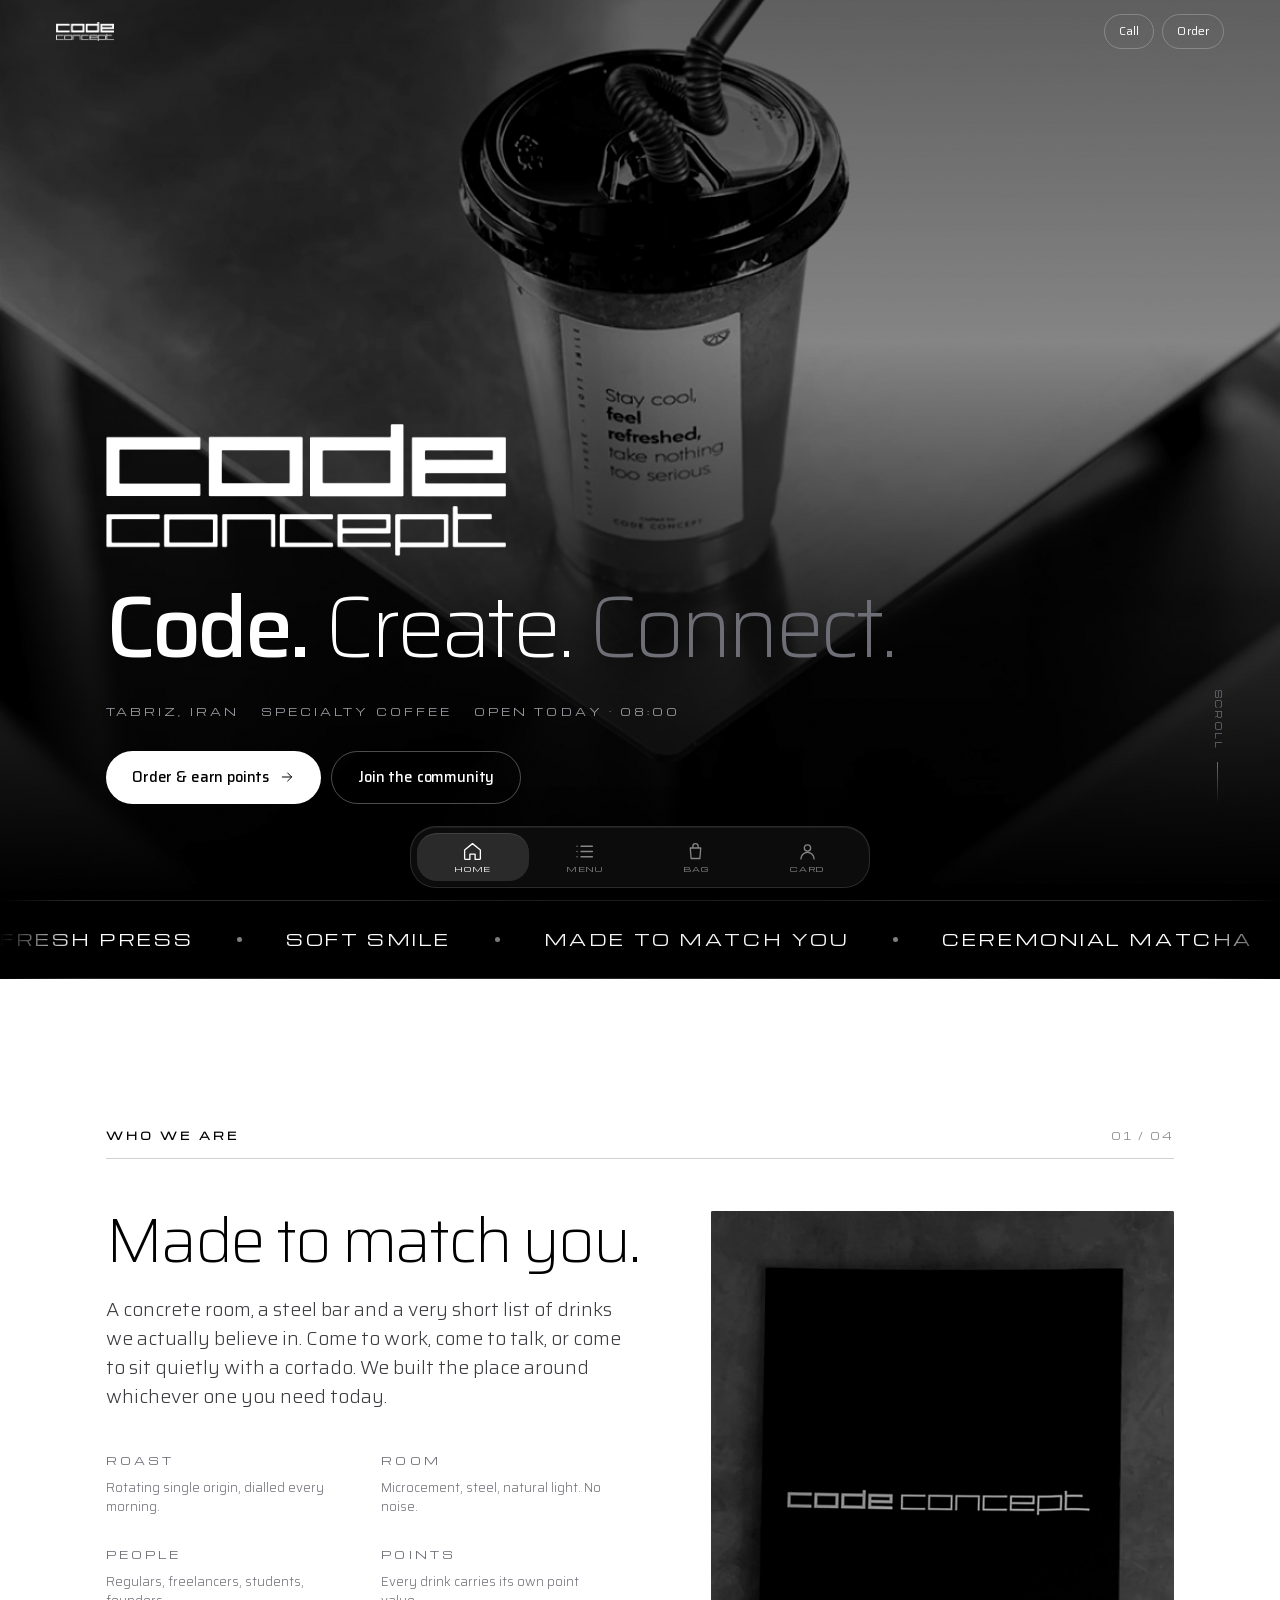
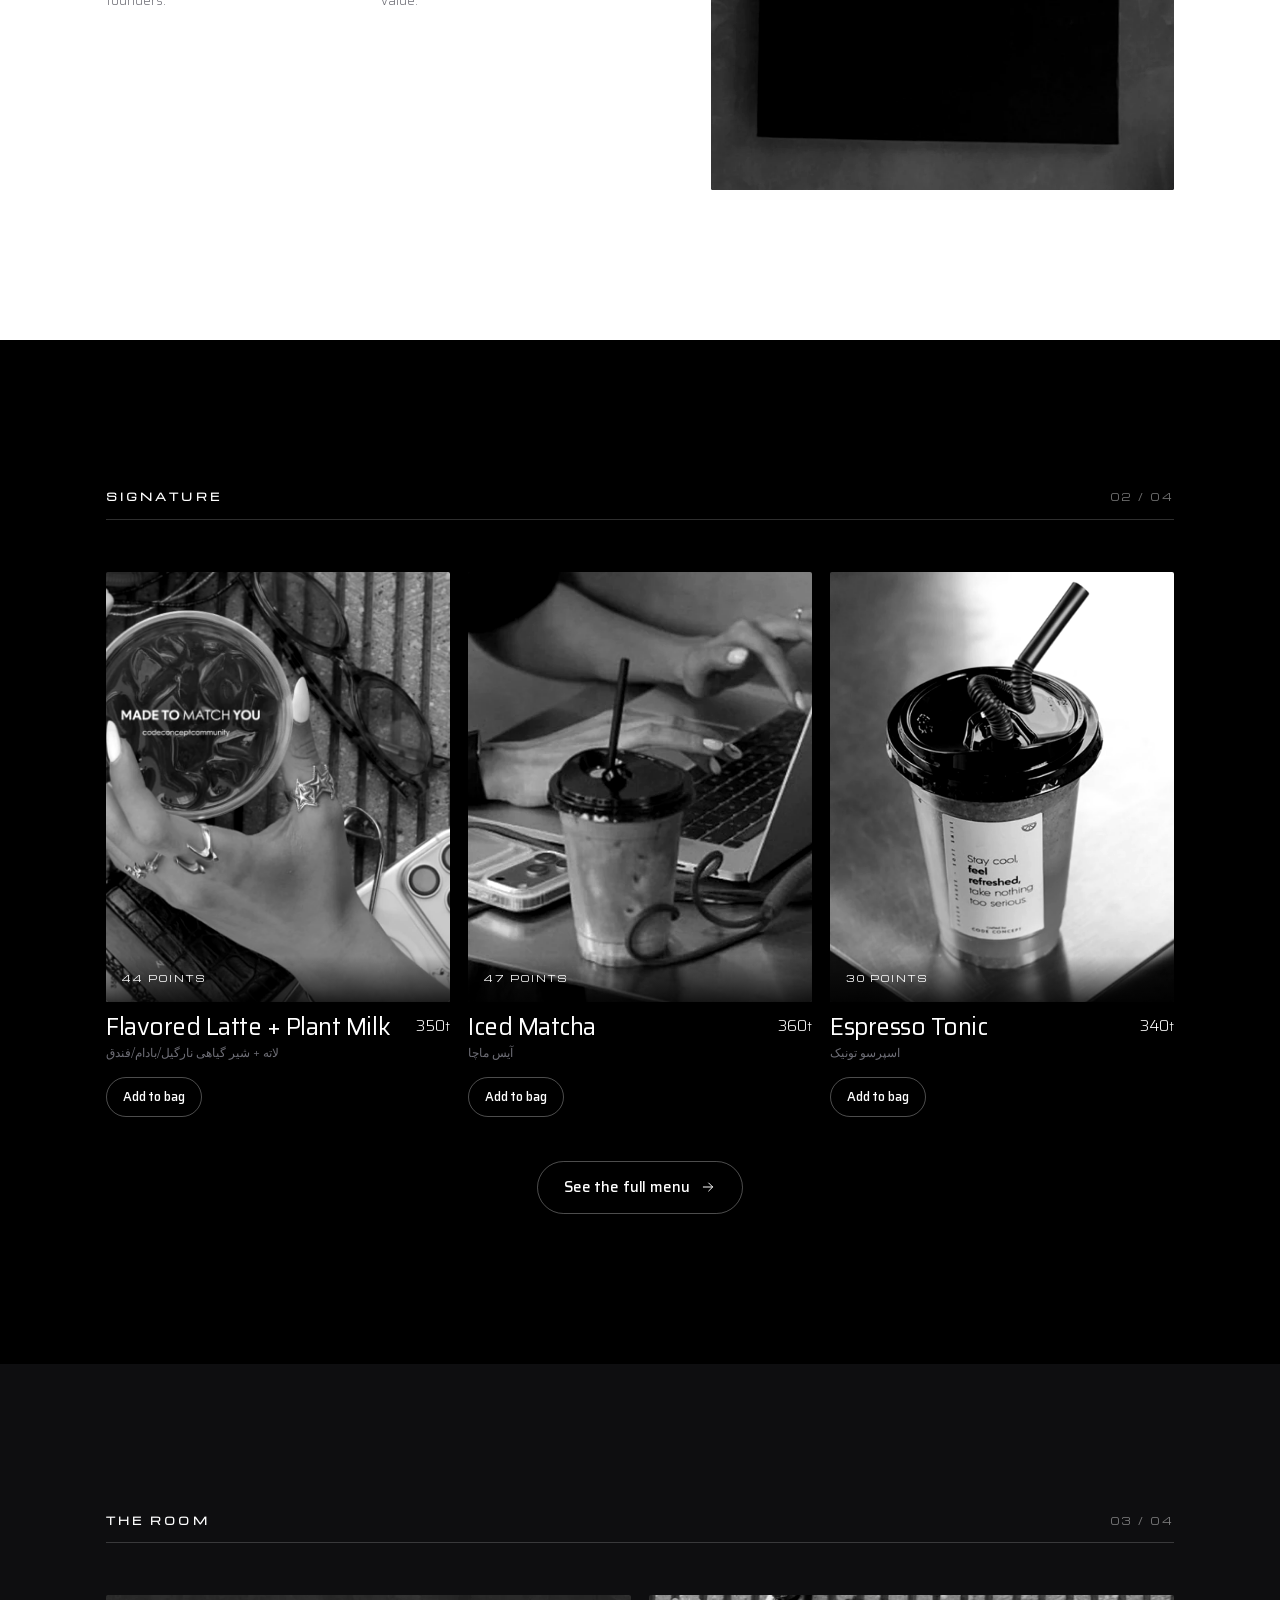
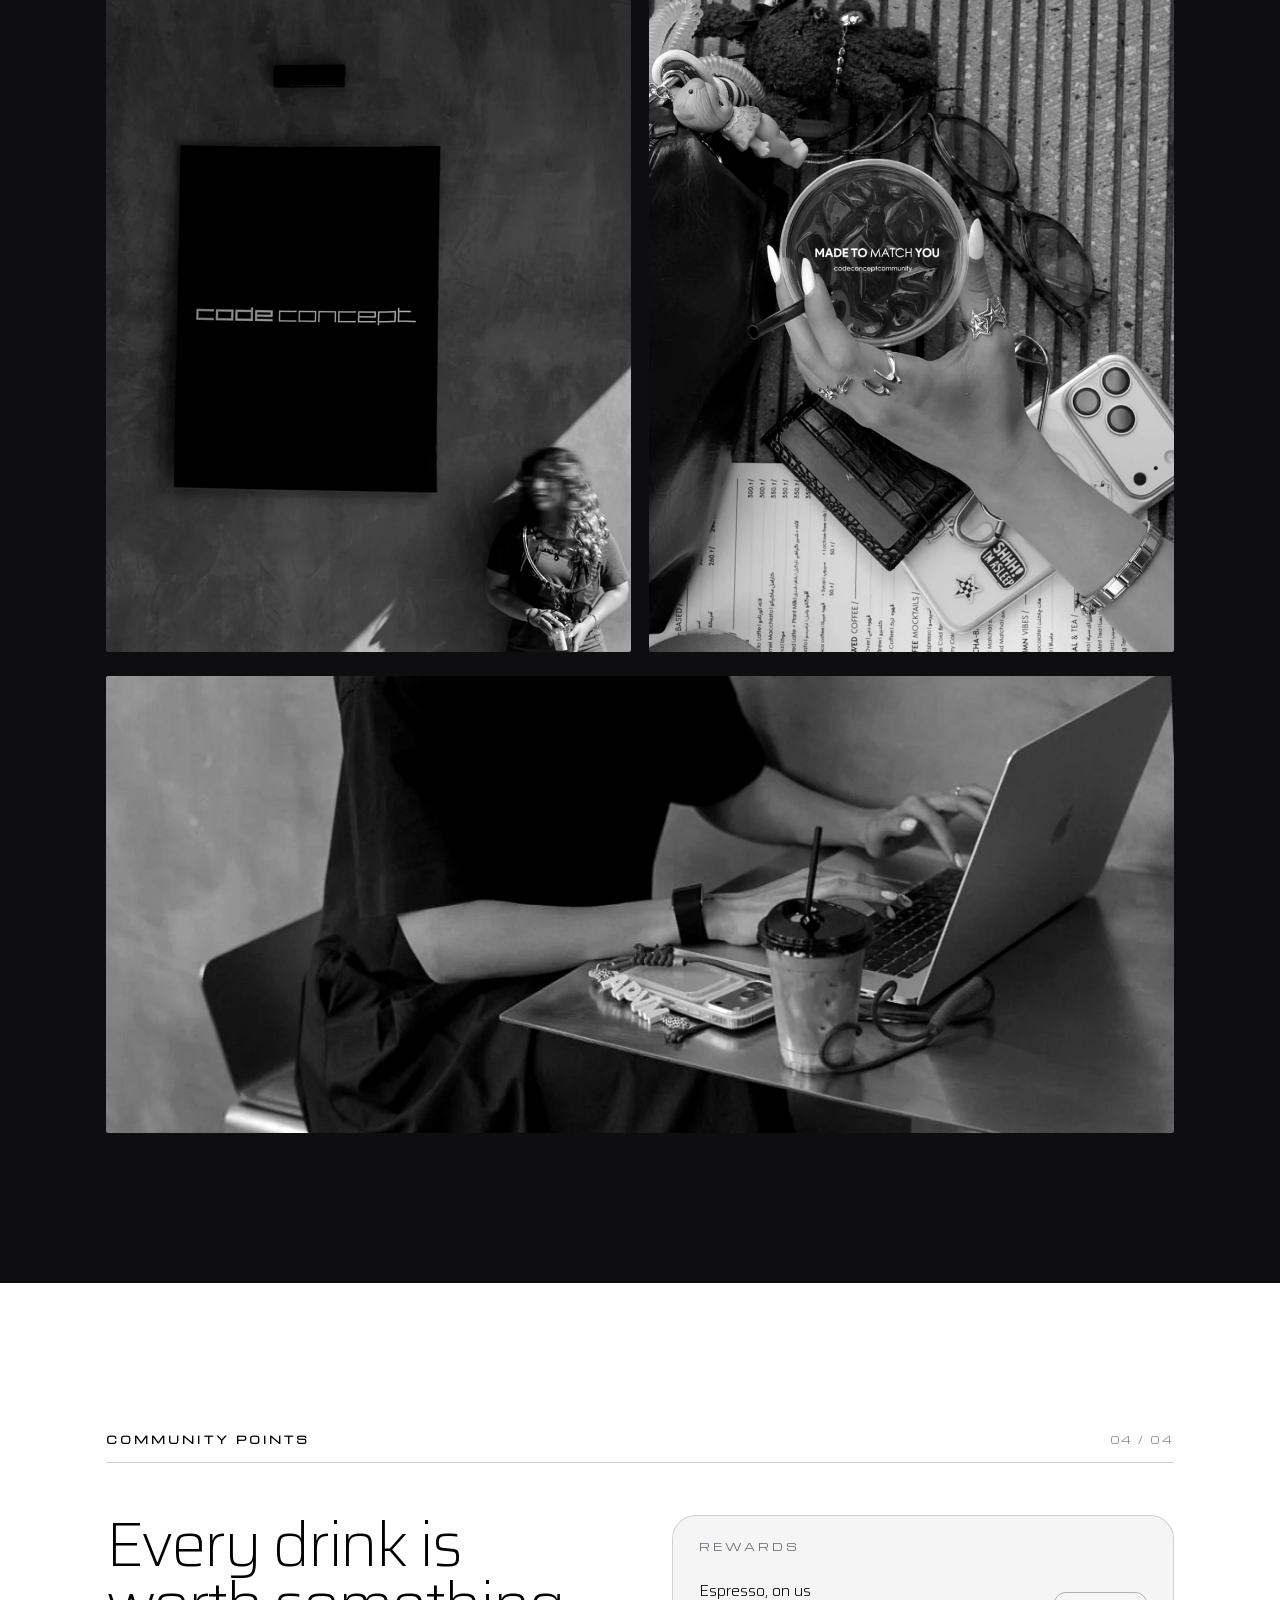
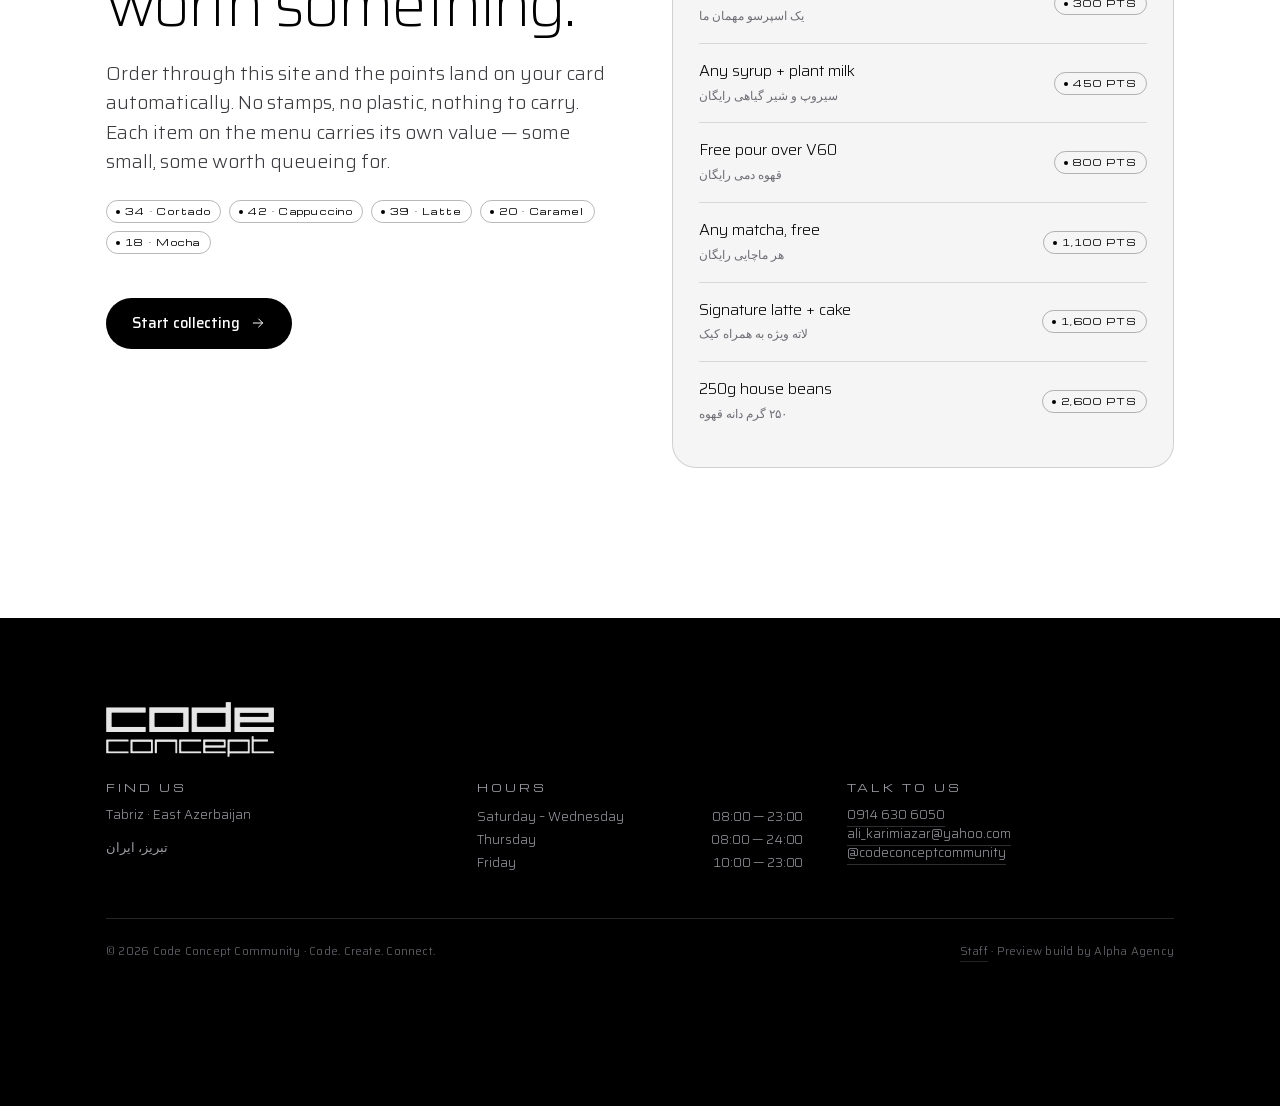
==== index.html @ e4f34b3c "Code Concept Community — monochrome PWA preview Static single-page site for a Tabriz coffee shop: bi" ====
<!doctype html>
<html lang="en">
<head>
<meta charset="utf-8">
<meta name="viewport" content="width=device-width, initial-scale=1, viewport-fit=cover">
<title>Code Concept Community — Specialty coffee, Tabriz</title>
<meta name="description" content="Code Concept Community — specialty coffee in Tabriz. Code. Create. Connect. Order online, collect points on every drink.">

<meta name="theme-color" content="#000000">
<meta name="color-scheme" content="dark">
<meta name="apple-mobile-web-app-capable" content="yes">
<meta name="mobile-web-app-capable" content="yes">
<meta name="apple-mobile-web-app-status-bar-style" content="black-translucent">
<meta name="apple-mobile-web-app-title" content="Code Concept">
<meta name="format-detection" content="telephone=no">

<link rel="manifest" href="manifest.webmanifest">
<link rel="icon" href="icons/favicon-32.png" sizes="32x32">
<link rel="icon" href="icons/favicon-16.png" sizes="16x16">
<link rel="apple-touch-icon" href="icons/apple-touch-icon.png">

<meta property="og:type" content="website">
<meta property="og:title" content="Code Concept Community">
<meta property="og:description" content="Specialty coffee in Tabriz. Code. Create. Connect.">
<meta property="og:image" content="assets/img/space.webp">
<meta name="twitter:card" content="summary_large_image">

<link rel="preload" href="assets/fonts/saira-latin.woff2" as="font" type="font/woff2" crossorigin>
<link rel="preload" href="assets/fonts/michroma-latin.woff2" as="font" type="font/woff2" crossorigin>
<link rel="preload" href="assets/img/hero.webp" as="image" fetchpriority="high">
<link rel="stylesheet" href="assets/css/app.css?v=06feb0b4">

<!-- iOS standalone splash screens -->
<link rel="apple-touch-startup-image" href="icons/splash-1320x2868.png" media="(device-width:440px) and (device-height:956px) and (-webkit-device-pixel-ratio:3)">
<link rel="apple-touch-startup-image" href="icons/splash-1290x2796.png" media="(device-width:430px) and (device-height:932px) and (-webkit-device-pixel-ratio:3)">
<link rel="apple-touch-startup-image" href="icons/splash-1206x2622.png" media="(device-width:402px) and (device-height:874px) and (-webkit-device-pixel-ratio:3)">
<link rel="apple-touch-startup-image" href="icons/splash-1179x2556.png" media="(device-width:393px) and (device-height:852px) and (-webkit-device-pixel-ratio:3)">
<link rel="apple-touch-startup-image" href="icons/splash-1284x2778.png" media="(device-width:428px) and (device-height:926px) and (-webkit-device-pixel-ratio:3)">
<link rel="apple-touch-startup-image" href="icons/splash-1170x2532.png" media="(device-width:390px) and (device-height:844px) and (-webkit-device-pixel-ratio:3)">
<link rel="apple-touch-startup-image" href="icons/splash-1125x2436.png" media="(device-width:375px) and (device-height:812px) and (-webkit-device-pixel-ratio:3)">
<link rel="apple-touch-startup-image" href="icons/splash-828x1792.png" media="(device-width:414px) and (device-height:896px) and (-webkit-device-pixel-ratio:2)">
<link rel="apple-touch-startup-image" href="icons/splash-750x1334.png" media="(device-width:375px) and (device-height:667px) and (-webkit-device-pixel-ratio:2)">
</head>
<body>

<a class="skip" href="#app">Skip to content</a>
<div class="grain" aria-hidden="true"></div>

<header class="topbar" id="topbar">
  <a href="#/" aria-label="Code Concept Community — home">
    <img class="topbar__mark" src="assets/img/logo-white.png" alt="Code Concept Community" width="1015" height="333">
  </a>
  <div class="topbar__right">
    <a class="chip opt" href="tel:+989146306050"><span>Call</span></a>
    <a class="chip" href="#/menu"><span>Order</span></a>
  </div>
</header>

<main id="app"></main>

<nav class="tabbar" id="tabbar" aria-label="Primary"></nav>

<div class="toasts" id="toasts" aria-live="polite" aria-atomic="false"></div>

<noscript>
  <div style="padding:120px 24px 60px;max-width:640px;margin:auto">
    <h1 style="font-weight:200;font-size:2rem">Code Concept Community</h1>
    <p style="color:#9a9aa2;margin-top:16px">Specialty coffee in Tabriz. This preview needs JavaScript
      for ordering and points. Call <a href="tel:+989146306050" style="color:#fff">0914 630 6050</a>
      or email <a href="mailto:ali_karimiazar@yahoo.com" style="color:#fff">ali_karimiazar@yahoo.com</a>.</p>
  </div>
</noscript>

<script src="assets/js/qr.js?v=06feb0b4"></script>
<script src="assets/js/data.js?v=06feb0b4"></script>
<script src="assets/js/store.js?v=06feb0b4"></script>
<script src="assets/js/ui.js?v=06feb0b4"></script>
<script src="assets/js/views.js?v=06feb0b4"></script>
<script src="assets/js/crm.js?v=06feb0b4"></script>
<script src="assets/js/app.js?v=06feb0b4"></script>
</body>
</html>
---- assets/css/app.css ----
/* ============================================================================
   Code Concept Community — monochrome system
   Black, white, and the grey between. Nothing else.
   ========================================================================== */

/* ---- fonts ---------------------------------------------------------------- */
@font-face {
  font-family: 'Michroma';
  src: url('../fonts/michroma-latin.woff2') format('woff2');
  font-weight: 400; font-style: normal; font-display: swap;
  unicode-range: U+0000-00FF, U+0131, U+0152-0153, U+02BB-02BC, U+2000-206F, U+2212;
}
@font-face {
  font-family: 'Saira';
  src: url('../fonts/saira-latin.woff2') format('woff2');
  font-weight: 100 900; font-style: normal; font-display: swap;
  unicode-range: U+0000-00FF, U+0131, U+0152-0153, U+02BB-02BC, U+2000-206F, U+2212;
}
@font-face {
  font-family: 'YekanFaNum';
  src: url('../fonts/IRANYekanXFaNum-Regular.woff2') format('woff2');
  font-weight: 400; font-style: normal; font-display: swap;
}
@font-face {
  font-family: 'YekanFaNum';
  src: url('../fonts/IRANYekanXFaNum-Medium.woff2') format('woff2');
  font-weight: 500; font-style: normal; font-display: swap;
}
@font-face {
  font-family: 'YekanFaNum';
  src: url('../fonts/IRANYekanXFaNum-Bold.woff2') format('woff2');
  font-weight: 700; font-style: normal; font-display: swap;
}

/* ---- tokens --------------------------------------------------------------- */
:root {
  --black: #000;
  --ink-1: #060607;
  --ink-2: #0e0e10;
  --grey-1: #3a3a3f;
  --grey-2: #6e6e76;
  --grey-3: #9a9aa2;
  --grey-4: #c9c9ce;
  --white: #fff;

  --sans: 'Saira', -apple-system, BlinkMacSystemFont, 'Segoe UI', Helvetica, Arial, sans-serif;
  --tech: 'Michroma', 'Saira', monospace;
  --fa: 'YekanFaNum', 'Saira', Tahoma, sans-serif;

  --r-m: 16px;
  --r-l: 24px;
  --r-xl: 32px;

  --gut: clamp(18px, 5vw, 56px);
  --maxw: 1180px;

  --ease: cubic-bezier(.22, 1, .36, 1);
  --ease-io: cubic-bezier(.65, 0, .35, 1);
  --spring: cubic-bezier(.34, 1.56, .64, 1);

  --tabh: 62px;

  color-scheme: dark;
}

/* ---- reset ---------------------------------------------------------------- */
*, *::before, *::after { box-sizing: border-box; }
html {
  -webkit-text-size-adjust: 100%;
  scroll-behavior: smooth;
  background: var(--black);
}
body {
  margin: 0;
  font-family: var(--sans);
  font-weight: 300;
  font-size: 16px;
  line-height: 1.55;
  color: var(--white);
  background: var(--black);
  -webkit-font-smoothing: antialiased;
  -moz-osx-font-smoothing: grayscale;
  overflow-x: hidden;
  overscroll-behavior-y: none;
  padding-bottom: calc(var(--tabh) + env(safe-area-inset-bottom) + 28px);
}
svg, video { display: block; max-width: 100%; }
/* width/height attributes are there to reserve layout space; never let the
   intrinsic height fight a CSS width and squash the mark. */
img { display: block; max-width: 100%; height: auto; }
button, input, select, textarea { font: inherit; color: inherit; }
button { background: none; border: 0; cursor: pointer; padding: 0; }
a { color: inherit; text-decoration: none; }
h1, h2, h3, h4, p, figure, ul, ol { margin: 0; }
ul, ol { padding: 0; list-style: none; }
table { border-collapse: collapse; width: 100%; }

:focus-visible {
  outline: 2px solid currentColor;
  outline-offset: 3px;
  border-radius: 4px;
}

::selection { background: var(--white); color: var(--black); }
[data-tone="light"] ::selection { background: var(--black); color: var(--white); }

.skip {
  position: fixed; top: -100px; left: 12px; z-index: 200;
  background: var(--white); color: var(--black); padding: 10px 16px;
  border-radius: 10px; font-weight: 500; transition: top .2s var(--ease);
}
.skip:focus { top: 12px; }

/* ---- grain ---------------------------------------------------------------- */
.grain {
  position: fixed; inset: -50%; z-index: 1; pointer-events: none;
  opacity: .035; mix-blend-mode: overlay;
  background-image: url("data:image/svg+xml,%3Csvg xmlns='http://www.w3.org/2000/svg' width='180' height='180'%3E%3Cfilter id='n'%3E%3CfeTurbulence type='fractalNoise' baseFrequency='.85' numOctaves='3' stitchTiles='stitch'/%3E%3C/filter%3E%3Crect width='180' height='180' filter='url(%23n)'/%3E%3C/svg%3E");
  animation: grainshift 6s steps(6) infinite;
}
@keyframes grainshift {
  0%   { transform: translate(0, 0); }
  20%  { transform: translate(-3%, 2%); }
  40%  { transform: translate(2%, -3%); }
  60%  { transform: translate(-2%, -2%); }
  80%  { transform: translate(3%, 3%); }
  100% { transform: translate(0, 0); }
}

/* ---- typography ----------------------------------------------------------- */
.eyebrow {
  font-family: var(--tech);
  font-size: clamp(.55rem, 1.5vw, .64rem);
  letter-spacing: .3em;
  text-transform: uppercase;
  color: var(--grey-3);
  line-height: 1;
}
[data-tone="light"] .eyebrow { color: var(--grey-2); }

.h2 {
  font-weight: 200;
  font-size: clamp(2rem, 6.4vw, 3.9rem);
  line-height: .96;
  letter-spacing: -.035em;
  text-wrap: balance;
}
.h3 {
  font-weight: 400;
  font-size: clamp(1.15rem, 3.2vw, 1.5rem);
  line-height: 1.15;
  letter-spacing: -.02em;
}
.lede {
  font-size: clamp(1rem, 2.4vw, 1.22rem);
  font-weight: 300;
  line-height: 1.5;
  color: var(--grey-4);
  max-width: 46ch;
  text-wrap: pretty;
}
[data-tone="light"] .lede { color: var(--grey-1); }
.small { font-size: .82rem; color: var(--grey-3); line-height: 1.45; }
[data-tone="light"] .small { color: var(--grey-2); }
.mono-num { font-variant-numeric: tabular-nums; letter-spacing: -.01em; }

.fa {
  font-family: var(--fa);
  direction: rtl;
  unicode-bidi: isolate;
  text-align: left;          /* an RTL snippet inside an LTR column */
  font-weight: 400;
  line-height: 1.9;
}
[dir="ltr"] { direction: ltr; unicode-bidi: isolate; }

/* ---- layout --------------------------------------------------------------- */
.wrap { width: 100%; max-width: var(--maxw); margin-inline: auto; padding-inline: var(--gut); }
.section { position: relative; padding-block: clamp(72px, 12vw, 150px); }
.section--tight { padding-block: clamp(48px, 8vw, 96px); }
[data-tone="light"] { background: var(--white); color: var(--black); }
[data-tone="dark"]  { background: var(--black); color: var(--white); }
[data-tone="ink"]   { background: var(--ink-2); color: var(--white); }

.rule { height: 1px; background: currentColor; opacity: .16; width: 100%; }
.row { display: flex; align-items: center; gap: 12px; }
.between { display: flex; align-items: center; justify-content: space-between; gap: 16px; }

/* section head: eyebrow + index number, hairline underneath */
.sechead {
  display: flex; align-items: baseline; justify-content: space-between;
  gap: 16px; padding-bottom: 14px; margin-bottom: clamp(28px, 5vw, 52px);
  border-bottom: 1px solid currentColor;
}
.sechead .idx { font-family: var(--tech); font-size: .6rem; letter-spacing: .2em; opacity: .45; }
.sechead--soft { border-bottom-color: color-mix(in srgb, currentColor 18%, transparent); }

/* ---- buttons -------------------------------------------------------------- */
.btn {
  --bg: var(--white); --fg: var(--black);
  display: inline-flex; align-items: center; justify-content: center; gap: 10px;
  background: var(--bg); color: var(--fg);
  border-radius: 999px;
  padding: 14px 26px;
  font-weight: 500; font-size: .92rem; letter-spacing: -.01em;
  transition: transform .3s var(--spring), opacity .2s, background .2s, color .2s;
  will-change: transform;
  -webkit-tap-highlight-color: transparent;
}
.btn:hover { transform: translateY(-2px); }
.btn:active { transform: scale(.97); }
.btn[disabled] { opacity: .35; pointer-events: none; }
.btn--ghost {
  --bg: transparent; --fg: currentColor;
  border: 1px solid color-mix(in srgb, currentColor 30%, transparent);
}
.btn--ghost:hover { background: color-mix(in srgb, currentColor 10%, transparent); }
.btn--dark { --bg: var(--black); --fg: var(--white); }
.btn--sm { padding: 9px 16px; font-size: .8rem; }
.btn--block { width: 100%; }
.btn--lg { padding: 17px 34px; font-size: 1rem; }

.chip {
  display: inline-flex; align-items: center; gap: 7px;
  border: 1px solid color-mix(in srgb, currentColor 24%, transparent);
  border-radius: 999px; padding: 7px 14px;
  font-size: .76rem; font-weight: 400; letter-spacing: .01em;
  white-space: nowrap;
  transition: background .2s, color .2s, border-color .2s, transform .2s var(--spring);
  -webkit-tap-highlight-color: transparent;
}
.chip:active { transform: scale(.95); }
.chip[aria-pressed="true"], .chip.is-on { background: currentColor; border-color: currentColor; }
.chip[aria-pressed="true"] span, .chip.is-on span { color: var(--black); }
[data-tone="light"] .chip[aria-pressed="true"] span, [data-tone="light"] .chip.is-on span { color: var(--white); }

.pts {
  display: inline-flex; align-items: center; gap: 5px;
  font-family: var(--tech); font-size: .56rem; letter-spacing: .14em;
  border: 1px solid color-mix(in srgb, currentColor 28%, transparent);
  border-radius: 999px; padding: 4px 9px 3px;
  white-space: nowrap;
  font-variant-numeric: tabular-nums;
}
.pts::before { content: ''; width: 4px; height: 4px; border-radius: 50%; background: currentColor; }

/* ---- glass tab bar (iOS) --------------------------------------------------- */
.tabbar {
  position: fixed; z-index: 90;
  left: 50%; transform: translateX(-50%);
  bottom: calc(env(safe-area-inset-bottom, 0px) + 12px);
  width: min(440px, calc(100vw - 24px));
  height: var(--tabh);
  display: grid; grid-auto-flow: column; grid-auto-columns: 1fr;
  align-items: stretch;
  padding: 6px;
  border-radius: 26px;
  background: rgba(22, 22, 24, .58);
  border: 1px solid rgba(255, 255, 255, .13);
  box-shadow:
    0 1px 0 rgba(255, 255, 255, .07) inset,
    0 -1px 0 rgba(0, 0, 0, .3) inset,
    0 18px 48px rgba(0, 0, 0, .55),
    0 3px 12px rgba(0, 0, 0, .35);
  -webkit-backdrop-filter: blur(26px) saturate(200%);
  backdrop-filter: blur(26px) saturate(200%);
  transition: transform .45s var(--ease), opacity .3s;
}
@supports not ((backdrop-filter: blur(1px)) or (-webkit-backdrop-filter: blur(1px))) {
  .tabbar { background: rgba(16, 16, 18, .95); }
}
body.tabs-hidden .tabbar {
  transform: translateX(-50%) translateY(calc(100% + 24px));
  opacity: 0; pointer-events: none;
}
.tabbar__pill {
  position: absolute; top: 6px; left: 6px; height: calc(100% - 12px);
  border-radius: 20px;
  background: rgba(255, 255, 255, .12);
  box-shadow: 0 1px 0 rgba(255, 255, 255, .10) inset;
  transition: transform .48s var(--spring), width .48s var(--spring);
  pointer-events: none;
}
.tab {
  position: relative; z-index: 1;
  display: flex; flex-direction: column; align-items: center; justify-content: center;
  gap: 3px;
  color: rgba(255, 255, 255, .5);
  transition: color .25s var(--ease), transform .3s var(--spring);
  -webkit-tap-highlight-color: transparent;
  border-radius: 20px;
}
.tab svg { width: 21px; height: 21px; stroke-width: 1.5; }
.tab span {
  font-family: var(--tech); font-size: .46rem; letter-spacing: .1em;
  text-transform: uppercase; line-height: 1;
}
.tab[aria-current="page"] { color: #fff; }
.tab:active { transform: scale(.9); }
.tab__badge {
  position: absolute; top: 4px; right: calc(50% - 22px);
  min-width: 16px; height: 16px; padding: 0 4px;
  border-radius: 999px; background: #fff; color: #000;
  font-family: var(--sans); font-size: .58rem; font-weight: 600; line-height: 16px;
  text-align: center; letter-spacing: 0;
  transform: scale(0); transition: transform .35s var(--spring);
  font-variant-numeric: tabular-nums;
}
.tab__badge.on { transform: scale(1); }

/* ---- top bar -------------------------------------------------------------- */
.topbar {
  position: fixed; top: 0; left: 0; right: 0; z-index: 80;
  display: flex; align-items: center; justify-content: space-between;
  padding: 14px var(--gut);
  padding-top: calc(env(safe-area-inset-top, 0px) + 14px);
  transition: background .4s var(--ease), border-color .4s, backdrop-filter .4s, transform .4s var(--ease);
  border-bottom: 1px solid transparent;
}
.topbar.solid {
  background: rgba(0, 0, 0, .6);
  -webkit-backdrop-filter: blur(20px) saturate(180%);
  backdrop-filter: blur(20px) saturate(180%);
  border-bottom-color: rgba(255, 255, 255, .1);
}
.topbar.solid.on-light {
  background: rgba(255, 255, 255, .72);
  border-bottom-color: rgba(0, 0, 0, .1);
}
.topbar__mark {
  height: 19px; width: auto;
  opacity: 0; transform: translateY(-4px);
  transition: filter .35s var(--ease), opacity .4s var(--ease), transform .4s var(--ease);
}
.topbar.solid .topbar__mark { opacity: 1; transform: none; }
.topbar.on-light .topbar__mark { filter: invert(1); }
.topbar.on-light { color: var(--black); }
.topbar__right { display: flex; align-items: center; gap: 8px; flex-shrink: 0; }
@media (max-width: 430px) { .topbar__right .chip.opt { display: none; } }

/* ---- hero ----------------------------------------------------------------- */
/* Poster layout: photograph on top, fading into a black field where the type
   lives. Sidesteps the aspect mismatch between a square-ish photo and a tall
   phone, and matches the black posters on the café's own walls. */
.hero {
  position: relative; min-height: 100svh;
  display: flex; flex-direction: column; justify-content: flex-end;
  padding-top: 90px;
  padding-bottom: calc(var(--tabh) + env(safe-area-inset-bottom, 0px) + 34px);
  overflow: hidden;
}
.hero__media { position: absolute; inset: 0 0 auto 0; height: 60%; z-index: 0; }
.hero__media img {
  width: 100%; height: 100%; object-fit: cover; object-position: 50% 40%;
  filter: grayscale(1) contrast(1.02) brightness(1.14);
  transform: scale(1.05);
  animation: heroIn 2.6s var(--ease) forwards;
}
@keyframes heroIn { to { transform: scale(1); } }
.hero__media::after {
  content: ''; position: absolute; inset: 0;
  background: linear-gradient(to bottom, rgba(0,0,0,.34) 0%, rgba(0,0,0,0) 22%,
                              rgba(0,0,0,0) 46%, rgba(0,0,0,.55) 78%, #000 99%);
}
.hero__inner { position: relative; z-index: 2; width: 100%; }
.hero__mark { width: min(66vw, 400px); height: auto; margin-bottom: clamp(16px, 3vw, 30px); }
.hero__tag {
  font-weight: 200; letter-spacing: -.04em; line-height: .96;
  font-size: clamp(1.95rem, 8.4vw, 5.4rem);
}
@media (min-width: 760px) {
  .scrollcue { display: flex; }
  .hero__media { inset: 0; height: 100%; }
  .hero__media img { object-position: 50% 38%; filter: grayscale(1) contrast(1.05) brightness(.74); }
  .hero__media::after {
    background: linear-gradient(to top, #000 1%, rgba(0,0,0,.78) 30%,
                                rgba(0,0,0,.3) 62%, rgba(0,0,0,.5) 100%);
  }
}
.hero__tag b { font-weight: 500; }
.hero__tag i { font-style: normal; color: var(--grey-2); }
.hero__meta {
  display: flex; flex-wrap: wrap; gap: 8px 22px; align-items: center;
  margin-top: clamp(18px, 3vw, 40px);
}
.hero__cta { display: flex; flex-wrap: wrap; gap: 10px; margin-top: clamp(18px, 3vw, 34px); }
@media (max-width: 620px) { .hero__cta .btn { flex: 1 1 100%; } }
.scrollcue {
  display: none;
  position: absolute; bottom: calc(var(--tabh) + 34px); right: var(--gut); z-index: 2;
  writing-mode: vertical-rl; font-family: var(--tech); font-size: .5rem;
  letter-spacing: .28em; text-transform: uppercase; color: var(--grey-2);
  display: flex; align-items: center; gap: 12px;
}
.scrollcue::after {
  content: ''; width: 1px; height: 42px;
  background: linear-gradient(to bottom, var(--grey-2), transparent);
  animation: cue 2.4s var(--ease-io) infinite;
}
@keyframes cue { 0%, 100% { opacity: .25; transform: scaleY(.4); transform-origin: top; } 50% { opacity: 1; transform: scaleY(1); } }

/* ---- marquee -------------------------------------------------------------- */
.marquee {
  overflow: hidden; padding-block: clamp(16px, 2.6vw, 26px);
  border-block: 1px solid color-mix(in srgb, currentColor 16%, transparent);
  -webkit-mask-image: linear-gradient(to right, transparent, #000 6%, #000 94%, transparent);
  mask-image: linear-gradient(to right, transparent, #000 6%, #000 94%, transparent);
}
.marquee__track { display: flex; width: max-content; animation: slide 34s linear infinite; }
.marquee:hover .marquee__track { animation-play-state: paused; }
.marquee__item {
  display: flex; align-items: center; gap: clamp(20px, 4vw, 44px);
  padding-right: clamp(20px, 4vw, 44px);
  font-family: var(--tech); font-size: clamp(.7rem, 2vw, 1rem);
  letter-spacing: .16em; text-transform: uppercase; white-space: nowrap;
}
.marquee__item::after { content: ''; width: 5px; height: 5px; border-radius: 50%; background: currentColor; opacity: .5; }
@keyframes slide { to { transform: translateX(-50%); } }

/* ---- media ---------------------------------------------------------------- */
.frame {
  position: relative; overflow: hidden; background: var(--ink-2);
  border-radius: 2px;
}
.frame img {
  width: 100%; height: 100%; object-fit: cover;
  filter: grayscale(1) contrast(1.04);
  transition: transform 1.1s var(--ease), filter .6s var(--ease);
}
.frame--45 { aspect-ratio: 4 / 5; }
.frame--wide { aspect-ratio: 21 / 9; }
a:hover > .frame img, .frame:hover img { transform: scale(1.045); }
.frame__cap {
  position: absolute; left: 0; bottom: 0; right: 0; padding: 16px;
  background: linear-gradient(to top, rgba(0,0,0,.78), transparent);
  color: #fff; font-family: var(--tech); font-size: .55rem; letter-spacing: .2em;
  text-transform: uppercase;
}
.imgload { opacity: 0; transition: opacity .8s var(--ease); }
.imgload.ready { opacity: 1; }

/* ---- reveal --------------------------------------------------------------- */
.rv { opacity: 0; transform: translateY(26px); transition: opacity .9s var(--ease), transform .9s var(--ease); }
.rv.in { opacity: 1; transform: none; }
.rv-d1 { transition-delay: .08s; } .rv-d2 { transition-delay: .16s; }
.rv-d3 { transition-delay: .24s; } .rv-d4 { transition-delay: .32s; }

/* ---- views ---------------------------------------------------------------- */
.view { animation: viewIn .5s var(--ease); }
@keyframes viewIn { from { opacity: 0; transform: translateY(10px); } }
.pagehead { padding-top: calc(env(safe-area-inset-top, 0px) + 92px); }

/* ---- menu ----------------------------------------------------------------- */
.catbar {
  position: sticky; top: 0; z-index: 40;
  display: flex; gap: 8px; overflow-x: auto; scrollbar-width: none;
  padding: 12px var(--gut);
  padding-top: calc(env(safe-area-inset-top, 0px) + 62px);
  margin-inline: calc(var(--gut) * -1);
  background: rgba(0, 0, 0, .72);
  -webkit-backdrop-filter: blur(22px) saturate(180%);
  backdrop-filter: blur(22px) saturate(180%);
  border-bottom: 1px solid rgba(255, 255, 255, .09);
  scroll-snap-type: x proximity;
}
.catbar::-webkit-scrollbar { display: none; }
.catbar .chip { scroll-snap-align: start; }

/* A menu reads best in one narrow column, like the printed card. */
.menucol { max-width: 860px; }
.menusec { padding-top: clamp(38px, 6vw, 62px); scroll-margin-top: 130px; }
.menusec__head { display: flex; align-items: baseline; gap: 14px; flex-wrap: wrap; margin-bottom: 6px; }
.menusec__note { font-size: .78rem; color: var(--grey-2); letter-spacing: .02em; }

.mitem {
  display: grid;
  grid-template-columns: 1fr auto auto;
  align-items: center;
  gap: 14px;
  padding: 17px 0;
  border-bottom: 1px solid rgba(255, 255, 255, .09);
  transition: opacity .3s;
}
.mitem__t { min-width: 0; }
.mitem__en {
  font-size: 1.02rem; font-weight: 400; letter-spacing: -.015em; line-height: 1.25;
  display: flex; align-items: center; gap: 9px; flex-wrap: wrap;
}
/* Persian gloss: shaped right-to-left, but flushed to the English name it
   belongs to rather than to the far edge of a wide row. */
.mitem__fa {
  font-family: var(--fa); direction: rtl; unicode-bidi: isolate;
  text-align: left; font-size: .78rem; color: var(--grey-2); line-height: 1.9;
}
[data-tone="light"] .mitem__fa { color: var(--grey-2); }
.mitem__p { font-variant-numeric: tabular-nums; font-size: .98rem; font-weight: 400; white-space: nowrap; }
.mitem__p small { font-size: .62rem; color: var(--grey-2); margin-left: 3px; letter-spacing: .06em; }
.mitem.is-hidden { display: none; }

.add {
  width: 34px; height: 34px; border-radius: 50%;
  border: 1px solid rgba(255, 255, 255, .26);
  display: grid; place-items: center;
  transition: background .2s, color .2s, transform .3s var(--spring), border-color .2s;
  flex-shrink: 0;
}
.add svg { width: 15px; height: 15px; }
.add:hover { background: #fff; color: #000; border-color: #fff; }
.add:active { transform: scale(.85); }
.add.done { background: #fff; color: #000; border-color: #fff; }

.qty { display: inline-flex; align-items: center; gap: 2px; }
.qty button {
  width: 30px; height: 30px; border-radius: 50%;
  border: 1px solid color-mix(in srgb, currentColor 24%, transparent);
  display: grid; place-items: center; transition: background .2s, transform .2s var(--spring);
}
.qty button:hover { background: color-mix(in srgb, currentColor 14%, transparent); }
.qty button:active { transform: scale(.86); }
.qty svg { width: 12px; height: 12px; }
.qty output { min-width: 26px; text-align: center; font-variant-numeric: tabular-nums; font-size: .92rem; }

/* ---- cards ---------------------------------------------------------------- */
.card {
  border: 1px solid color-mix(in srgb, currentColor 15%, transparent);
  border-radius: var(--r-l);
  padding: clamp(18px, 3vw, 26px);
  background: color-mix(in srgb, currentColor 4%, transparent);
}
.tile {
  border: 1px solid color-mix(in srgb, currentColor 14%, transparent);
  border-radius: var(--r-m); padding: 16px 18px;
}
.grid { display: grid; gap: clamp(12px, 2vw, 18px); }
/* stacked eyebrow + copy pairs need air between rows, not just columns */
.grid.pairs { row-gap: clamp(24px, 4vw, 34px); }
.grid-2 { grid-template-columns: repeat(2, minmax(0, 1fr)); }
.grid-3 { grid-template-columns: repeat(3, minmax(0, 1fr)); }
.grid-4 { grid-template-columns: repeat(4, minmax(0, 1fr)); }

/* editorial splits — collapse to one column before they can push the page wide */
.split      { grid-template-columns: minmax(0, 1.15fr) minmax(0, 1fr); gap: clamp(28px, 6vw, 72px); }
.split-even { grid-template-columns: minmax(0, 1fr) minmax(0, 1fr);    gap: clamp(24px, 5vw, 64px); }
.mosaic     { grid-template-columns: repeat(12, minmax(0, 1fr)); }
.mosaic > .m7 { grid-column: span 7; }
.mosaic > .m5 { grid-column: span 5; }

@media (max-width: 860px) {
  .grid-3, .grid-4 { grid-template-columns: repeat(2, minmax(0, 1fr)); }
  .split, .split-even { grid-template-columns: minmax(0, 1fr); }
}
@media (max-width: 620px) {
  .mosaic { grid-template-columns: repeat(2, minmax(0, 1fr)); }
  .mosaic > .m7, .mosaic > .m5 { grid-column: span 1; }
}
@media (max-width: 560px) {
  .grid-2, .grid-3, .grid-4 { grid-template-columns: minmax(0, 1fr); }
  .grid-2.keep, .grid-4.keep { grid-template-columns: repeat(2, minmax(0, 1fr)); }
}

.stat { display: grid; gap: 4px; }
.stat__n { font-size: clamp(1.6rem, 5vw, 2.3rem); font-weight: 200; letter-spacing: -.04em; line-height: 1; font-variant-numeric: tabular-nums; }
.stat__l { font-family: var(--tech); font-size: .52rem; letter-spacing: .18em; text-transform: uppercase; color: var(--grey-2); }

/* ---- member card ---------------------------------------------------------- */
.mcard {
  position: relative; overflow: hidden;
  border-radius: var(--r-xl);
  background: linear-gradient(155deg, #191919 0%, #000 55%, #101010 100%);
  border: 1px solid rgba(255, 255, 255, .16);
  padding: clamp(20px, 4vw, 28px);
  color: #fff;
  box-shadow: 0 24px 60px rgba(0, 0, 0, .5);
}
.mcard::before {
  content: ''; position: absolute; inset: 0;
  background: radial-gradient(120% 80% at 85% 0%, rgba(255,255,255,.10), transparent 60%);
  pointer-events: none;
}
.mcard__top { display: flex; justify-content: space-between; align-items: flex-start; gap: 16px; position: relative; }
.mcard__mark { width: 118px; opacity: .95; }
.mcard__qr {
  background: #fff; padding: 8px; border-radius: 10px; width: 104px; height: 104px;
  flex-shrink: 0;
}
.mcard__qr svg { width: 100%; height: 100%; }
.mcard__code {
  font-family: var(--tech); font-size: .8rem; letter-spacing: .18em; margin-top: 4px;
}
.mcard__bal { display: flex; align-items: flex-end; gap: 10px; margin-top: 22px; position: relative; }
.mcard__bal b { font-size: clamp(2.6rem, 11vw, 3.6rem); font-weight: 200; letter-spacing: -.05em; line-height: .85; font-variant-numeric: tabular-nums; }
.mcard__bal span { font-family: var(--tech); font-size: .55rem; letter-spacing: .2em; color: var(--grey-3); padding-bottom: 5px; }

.ring {
  --pct: 0;
  width: 58px; height: 58px; border-radius: 50%; flex-shrink: 0;
  background: conic-gradient(#fff calc(var(--pct) * 1%), rgba(255,255,255,.14) 0);
  display: grid; place-items: center;
  transition: --pct 1s var(--ease);
}
.ring::after {
  content: attr(data-pct); width: 46px; height: 46px; border-radius: 50%;
  background: var(--black); display: grid; place-items: center;
  font-size: .62rem; font-variant-numeric: tabular-nums; color: var(--grey-4);
}
.bar { height: 3px; background: rgba(255,255,255,.16); border-radius: 2px; overflow: hidden; }
.bar > i { display: block; height: 100%; background: #fff; border-radius: 2px; transition: width .9s var(--ease); }
[data-tone="light"] .bar { background: rgba(0,0,0,.12); }
[data-tone="light"] .bar > i { background: #000; }

/* ---- forms ---------------------------------------------------------------- */
.field { display: grid; gap: 7px; }
.field > label {
  font-family: var(--tech); font-size: .52rem; letter-spacing: .18em;
  text-transform: uppercase; color: var(--grey-2);
}
.input {
  width: 100%; padding: 14px 16px;
  background: color-mix(in srgb, currentColor 6%, transparent);
  border: 1px solid color-mix(in srgb, currentColor 20%, transparent);
  border-radius: var(--r-m);
  font-size: 1rem; font-weight: 300;
  transition: border-color .2s, background .2s;
  -webkit-appearance: none; appearance: none;
}
.input::placeholder { color: color-mix(in srgb, currentColor 40%, transparent); }
.input:focus { outline: none; border-color: currentColor; background: color-mix(in srgb, currentColor 9%, transparent); }
.input[aria-invalid="true"] { border-color: #fff; box-shadow: 0 0 0 1px currentColor; }
textarea.input { resize: vertical; min-height: 84px; line-height: 1.5; }
.err { font-size: .75rem; color: var(--grey-3); min-height: 1em; }
.segment {
  display: grid; grid-auto-flow: column; grid-auto-columns: 1fr;
  border: 1px solid color-mix(in srgb, currentColor 20%, transparent);
  border-radius: 999px; padding: 4px; gap: 2px;
}
.segment button {
  padding: 10px 8px; border-radius: 999px; font-size: .82rem;
  transition: background .25s var(--ease), color .25s;
}
.segment button[aria-pressed="true"] { background: currentColor; }
.segment button[aria-pressed="true"] span { color: var(--black); }
[data-tone="light"] .segment button[aria-pressed="true"] span { color: var(--white); }

/* ---- lists / rows --------------------------------------------------------- */
.lrow {
  display: flex; align-items: center; justify-content: space-between; gap: 14px;
  padding: 15px 0; border-bottom: 1px solid color-mix(in srgb, currentColor 12%, transparent);
}
.lrow:last-child { border-bottom: 0; }

.status {
  display: inline-flex; align-items: center; gap: 6px;
  font-family: var(--tech); font-size: .5rem; letter-spacing: .14em; text-transform: uppercase;
  padding: 4px 9px; border-radius: 999px;
  border: 1px solid color-mix(in srgb, currentColor 30%, transparent);
}
.status::before { content: ''; width: 5px; height: 5px; border-radius: 50%; background: currentColor; }
.status[data-s="new"]::before { animation: blip 1.4s infinite; }
.status[data-s="preparing"]::before { animation: blip 2.2s infinite; }
.status[data-s="collected"] { opacity: .45; }
@keyframes blip { 0%, 100% { opacity: 1; } 50% { opacity: .2; } }

.track { display: flex; align-items: center; gap: 0; margin: 6px 0 2px; }
.track__step { flex: 1; display: grid; gap: 7px; justify-items: center; position: relative; }
.track__step::before {
  content: ''; position: absolute; top: 5px; left: -50%; width: 100%; height: 1px;
  background: color-mix(in srgb, currentColor 20%, transparent);
}
.track__step:first-child::before { display: none; }
.track__step.on::before { background: currentColor; }
.track__dot {
  width: 11px; height: 11px; border-radius: 50%; position: relative; z-index: 1;
  border: 1px solid color-mix(in srgb, currentColor 34%, transparent);
  background: var(--black);
}
[data-tone="light"] .track__dot { background: var(--white); }
.track__step.on .track__dot { background: currentColor; border-color: currentColor; }
.track__step span { font-family: var(--tech); font-size: .45rem; letter-spacing: .1em; text-transform: uppercase; opacity: .55; }
.track__step.on span { opacity: 1; }

/* ---- toast ---------------------------------------------------------------- */
.toasts {
  position: fixed; z-index: 120; left: 50%; transform: translateX(-50%);
  bottom: calc(var(--tabh) + env(safe-area-inset-bottom, 0px) + 24px);
  display: grid; gap: 8px; width: min(420px, calc(100vw - 28px));
  pointer-events: none;
}
.toast {
  display: flex; align-items: center; gap: 11px;
  background: rgba(245, 245, 245, .92); color: #000;
  -webkit-backdrop-filter: blur(20px) saturate(180%);
  backdrop-filter: blur(20px) saturate(180%);
  border-radius: 16px; padding: 12px 16px;
  font-size: .88rem; font-weight: 400;
  box-shadow: 0 14px 36px rgba(0, 0, 0, .4);
  animation: toastIn .45s var(--spring);
}
.toast.out { animation: toastOut .3s var(--ease-io) forwards; }
.toast b { font-weight: 600; }
.toast__pts { margin-left: auto; font-family: var(--tech); font-size: .55rem; letter-spacing: .12em; white-space: nowrap; }
@keyframes toastIn { from { opacity: 0; transform: translateY(18px) scale(.94); } }
@keyframes toastOut { to { opacity: 0; transform: translateY(10px) scale(.97); } }

/* ---- sheet ---------------------------------------------------------------- */
.scrim {
  position: fixed; inset: 0; z-index: 100;
  background: rgba(0, 0, 0, .6);
  -webkit-backdrop-filter: blur(6px); backdrop-filter: blur(6px);
  animation: fade .3s var(--ease);
}
@keyframes fade { from { opacity: 0; } }
.sheet {
  position: fixed; z-index: 101; left: 50%; transform: translateX(-50%);
  bottom: 0; width: min(520px, 100%);
  background: var(--ink-1); color: #fff;
  border-radius: 26px 26px 0 0;
  border: 1px solid rgba(255, 255, 255, .12); border-bottom: 0;
  padding: 10px clamp(18px, 5vw, 28px) calc(env(safe-area-inset-bottom, 0px) + 26px);
  max-height: 88svh; overflow-y: auto;
  animation: sheetIn .48s var(--ease);
  box-shadow: 0 -20px 60px rgba(0, 0, 0, .6);
}
@keyframes sheetIn { from { transform: translate(-50%, 100%); } }
.sheet__grip { width: 38px; height: 4px; border-radius: 2px; background: rgba(255,255,255,.24); margin: 4px auto 18px; }

/* ---- CRM ------------------------------------------------------------------ */
.crm { background: var(--ink-1); min-height: 100svh; }
.crm .card { border-color: rgba(255,255,255,.11); background: rgba(255,255,255,.025); }
.crm-table-wrap { overflow-x: auto; margin-inline: calc(var(--gut) * -1); padding-inline: var(--gut); }
table.crm-table { min-width: 720px; font-size: .86rem; }
table.crm-table th {
  text-align: left; font-family: var(--tech); font-size: .5rem; letter-spacing: .16em;
  text-transform: uppercase; color: var(--grey-2); font-weight: 400;
  padding: 0 14px 11px 0; white-space: nowrap; cursor: pointer; user-select: none;
}
table.crm-table th:hover { color: var(--white); }
table.crm-table th[aria-sort]::after { content: ' ↑'; opacity: .8; }
table.crm-table th[aria-sort="descending"]::after { content: ' ↓'; }
table.crm-table td {
  padding: 13px 14px 13px 0; border-top: 1px solid rgba(255,255,255,.08);
  vertical-align: middle; font-weight: 300;
}
table.crm-table tbody tr { transition: background .2s; }
table.crm-table tbody tr:hover { background: rgba(255,255,255,.035); }
table.crm-table .num { font-variant-numeric: tabular-nums; }
.tierdot {
  display: inline-flex; align-items: center; gap: 7px;
  font-family: var(--tech); font-size: .5rem; letter-spacing: .12em; text-transform: uppercase;
}
.tierdot::before {
  content: ''; width: 7px; height: 7px; border-radius: 2px; background: currentColor;
}
.tierdot[data-t="guest"]::before   { opacity: .28; }
.tierdot[data-t="member"]::before  { opacity: .52; }
.tierdot[data-t="insider"]::before { opacity: .76; }
.tierdot[data-t="core"]::before    { opacity: 1; }

.barchart { display: grid; gap: 11px; }
.barchart__row { display: grid; grid-template-columns: 1fr 46px; gap: 12px; align-items: center; font-size: .82rem; }
.barchart__bar { height: 100%; display: grid; gap: 5px; }
.barchart__bar i {
  display: block; height: 5px; background: #fff; border-radius: 3px;
  transform-origin: left; animation: growbar .9s var(--ease) both;
}
@keyframes growbar { from { transform: scaleX(0); } }

.kanban { display: grid; grid-template-columns: repeat(4, minmax(0, 1fr)); gap: 12px; }
@media (max-width: 900px) { .kanban { grid-template-columns: repeat(2, minmax(0, 1fr)); } }
@media (max-width: 540px) { .kanban { grid-template-columns: 1fr; } }
.kcol { display: grid; gap: 10px; align-content: start; }
.kcol__h {
  display: flex; align-items: center; justify-content: space-between;
  font-family: var(--tech); font-size: .5rem; letter-spacing: .16em; text-transform: uppercase;
  color: var(--grey-2); padding-bottom: 9px; border-bottom: 1px solid rgba(255,255,255,.1);
}
.kticket {
  border: 1px solid rgba(255,255,255,.12); border-radius: var(--r-m);
  padding: 13px 14px; display: grid; gap: 9px;
  background: rgba(255,255,255,.03);
  animation: viewIn .4s var(--ease);
}
.kticket__ref { font-family: var(--tech); font-size: .68rem; letter-spacing: .14em; }
.kticket ul { display: grid; gap: 3px; font-size: .78rem; color: var(--grey-4); font-weight: 300; }

/* ---- footer --------------------------------------------------------------- */
.foot { padding-block: clamp(50px, 8vw, 84px) 40px; }
.foot__mark { width: 168px; opacity: .9; margin-bottom: 26px; }
.foot a.u { border-bottom: 1px solid color-mix(in srgb, currentColor 30%, transparent); padding-bottom: 1px; transition: border-color .25s; }
.foot a.u:hover { border-bottom-color: currentColor; }
.foot__legal { font-size: .7rem; color: var(--grey-2); letter-spacing: .02em; }

/* ---- install prompt ------------------------------------------------------- */
.a2hs {
  position: fixed; z-index: 95; left: 50%; transform: translateX(-50%);
  bottom: calc(var(--tabh) + env(safe-area-inset-bottom, 0px) + 26px);
  width: min(420px, calc(100vw - 26px));
  display: flex; align-items: center; gap: 13px;
  padding: 13px 15px; border-radius: 20px;
  background: rgba(24, 24, 26, .82);
  -webkit-backdrop-filter: blur(24px) saturate(180%); backdrop-filter: blur(24px) saturate(180%);
  border: 1px solid rgba(255, 255, 255, .14);
  box-shadow: 0 18px 44px rgba(0, 0, 0, .5);
  animation: toastIn .5s var(--spring);
}
.a2hs img { width: 38px; height: 38px; border-radius: 9px; }
.a2hs__t { flex: 1; min-width: 0; font-size: .82rem; line-height: 1.35; }
.a2hs__t b { font-weight: 500; display: block; }
.a2hs__t span { color: var(--grey-3); font-size: .74rem; }

/* ---- utility -------------------------------------------------------------- */
.hide { display: none !important; }
.center { text-align: center; }
.dim { opacity: .55; }
.nowrap { white-space: nowrap; }
.mt-s { margin-top: 12px; } .mt-m { margin-top: 24px; } .mt-l { margin-top: 44px; }
.empty { padding: 44px 0; text-align: center; color: var(--grey-2); font-size: .9rem; }

@media (min-width: 900px) {
  body { padding-bottom: calc(var(--tabh) + 44px); }
  .tabbar { width: 460px; }
}

@media (prefers-reduced-motion: reduce) {
  *, *::before, *::after {
    animation-duration: .001ms !important; animation-iteration-count: 1 !important;
    transition-duration: .001ms !important; scroll-behavior: auto !important;
  }
  .rv { opacity: 1; transform: none; }
  .grain { animation: none; }
}

@media print {
  .tabbar, .topbar, .toasts, .a2hs, .grain, .scrollcue { display: none !important; }
  body { background: #fff; color: #000; padding: 0; }
}
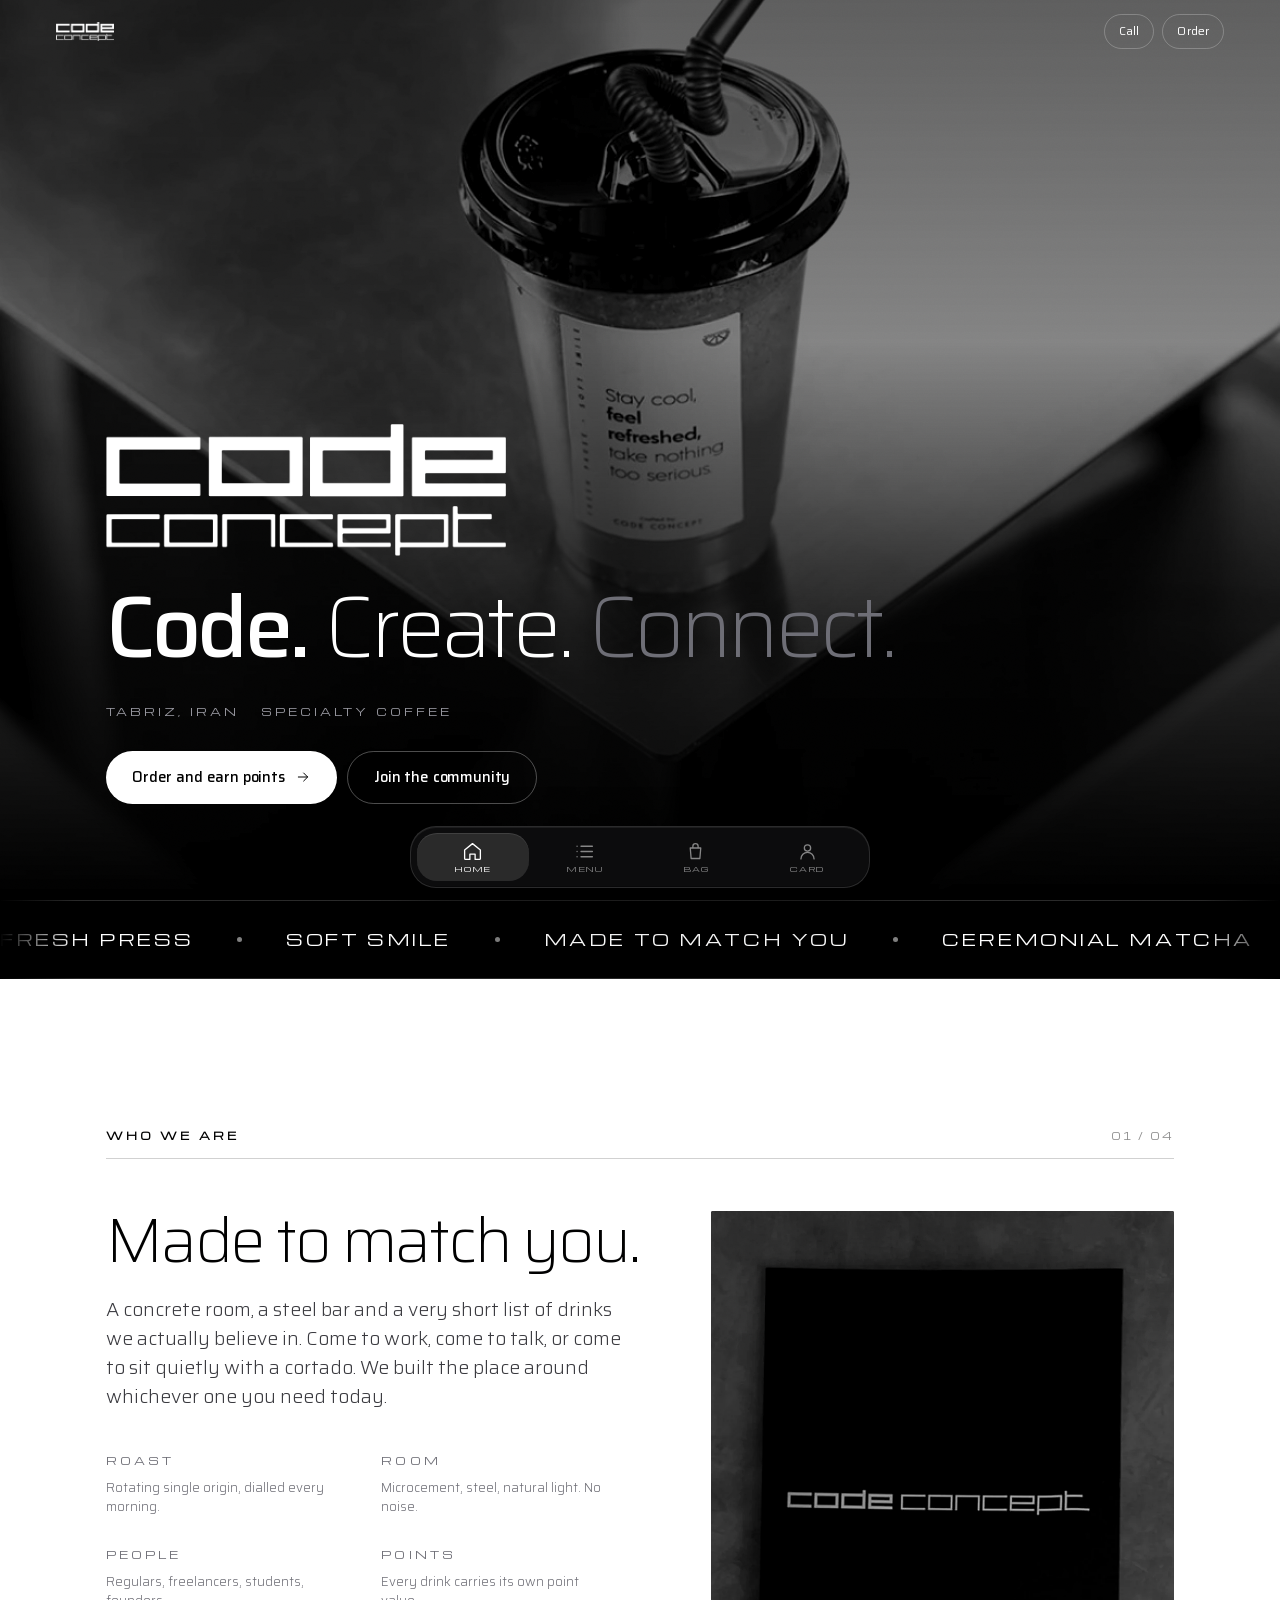
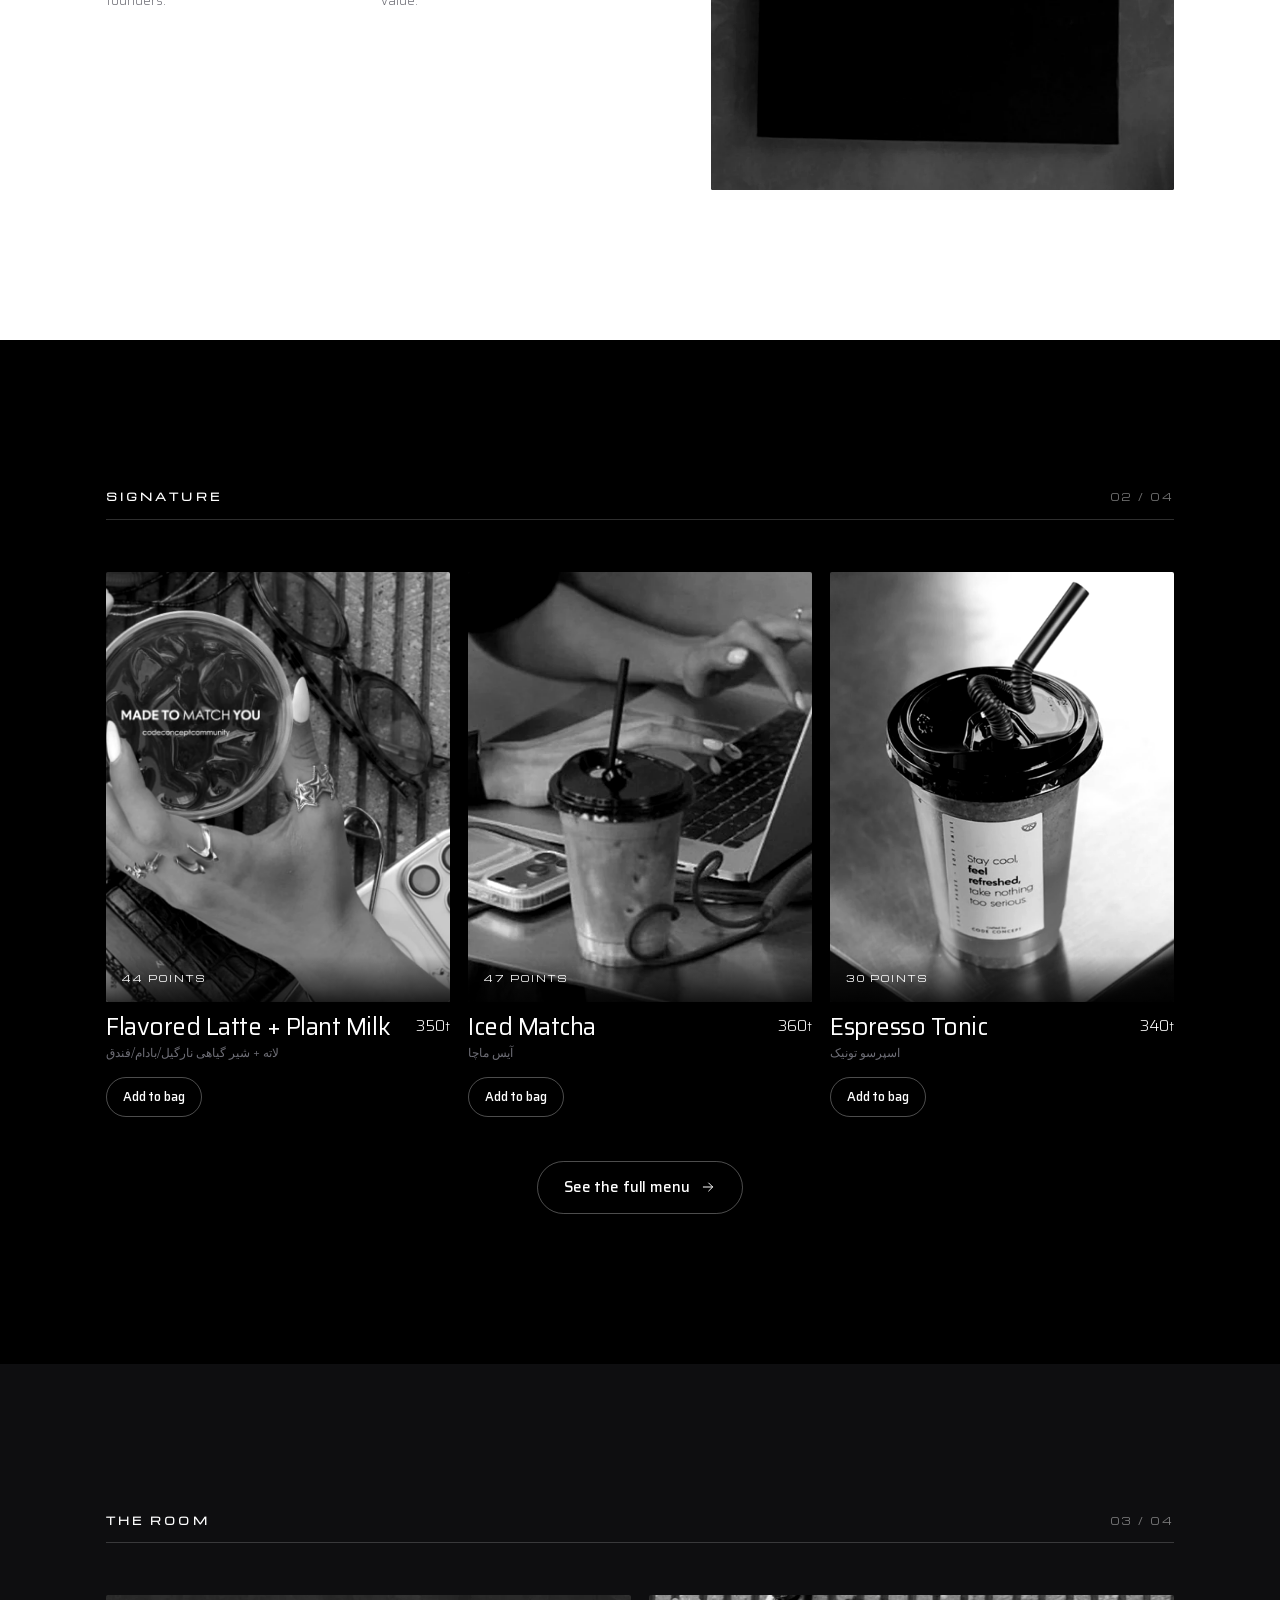
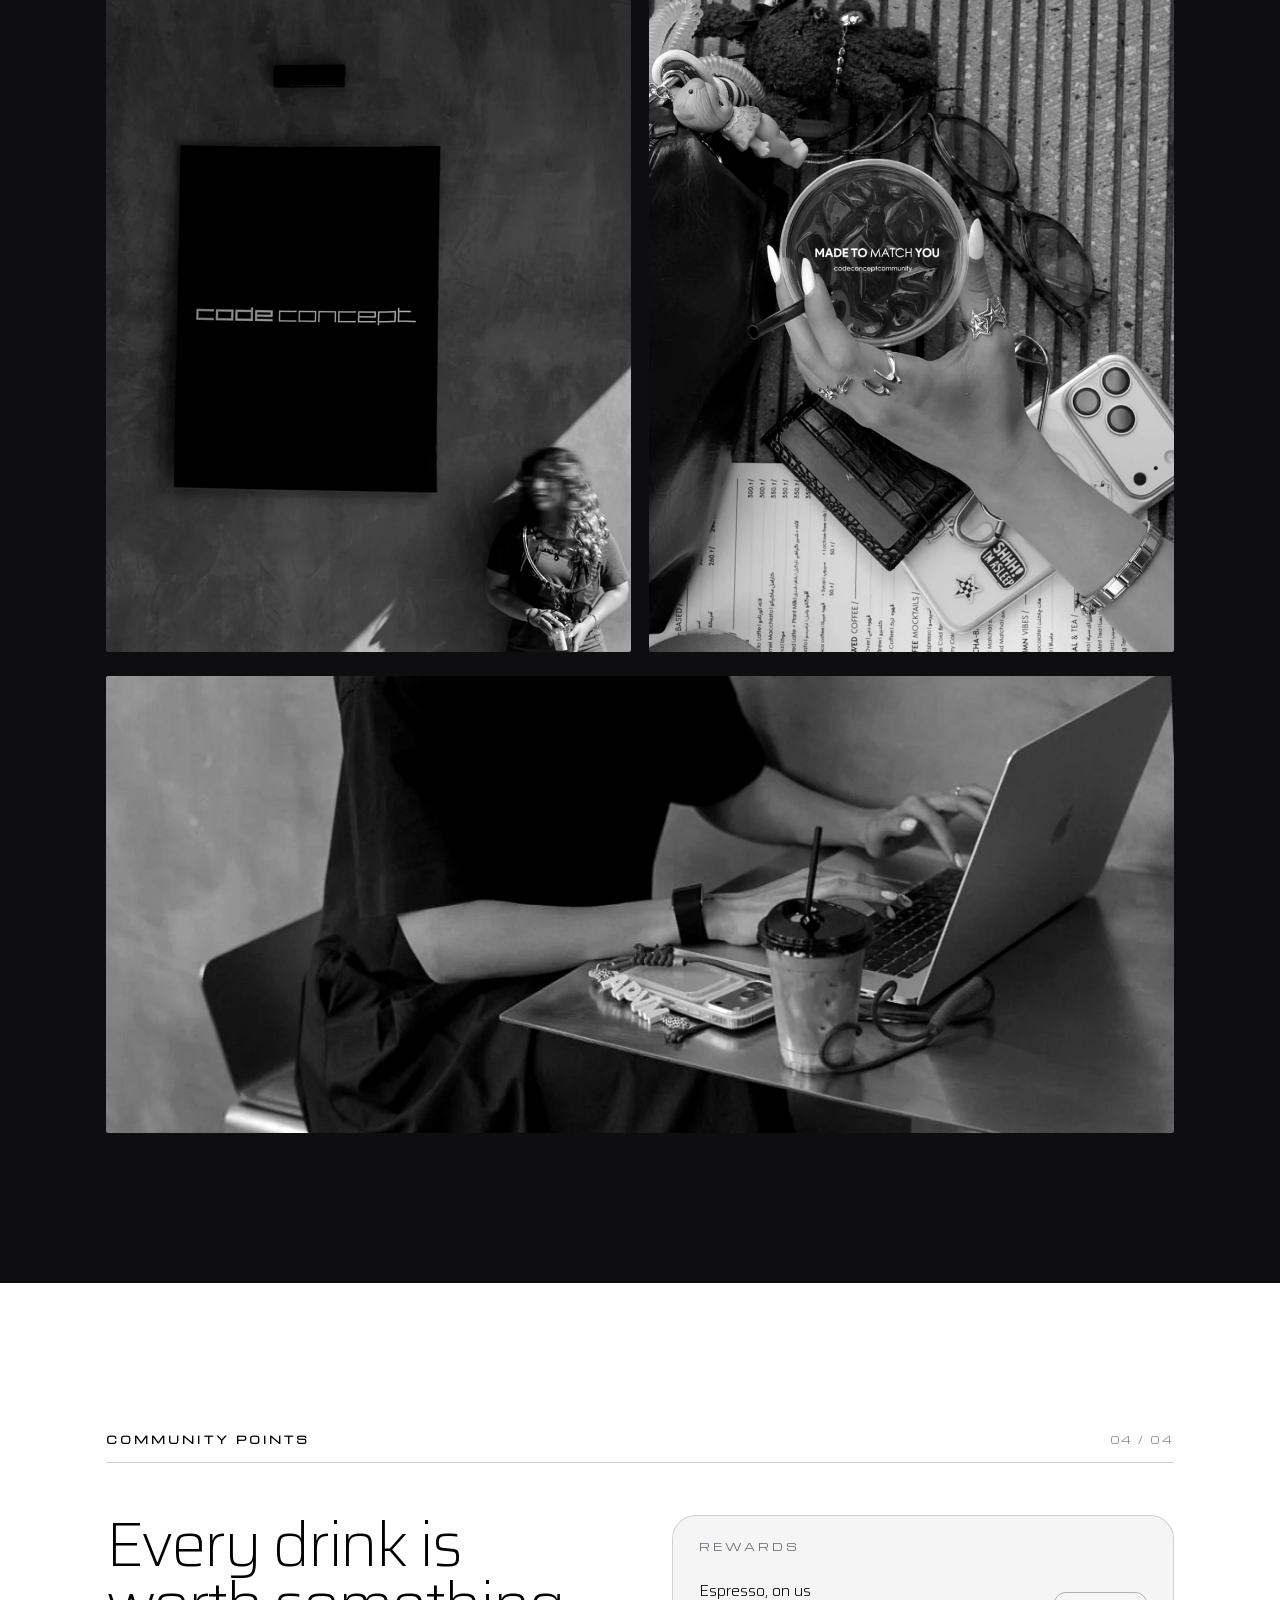
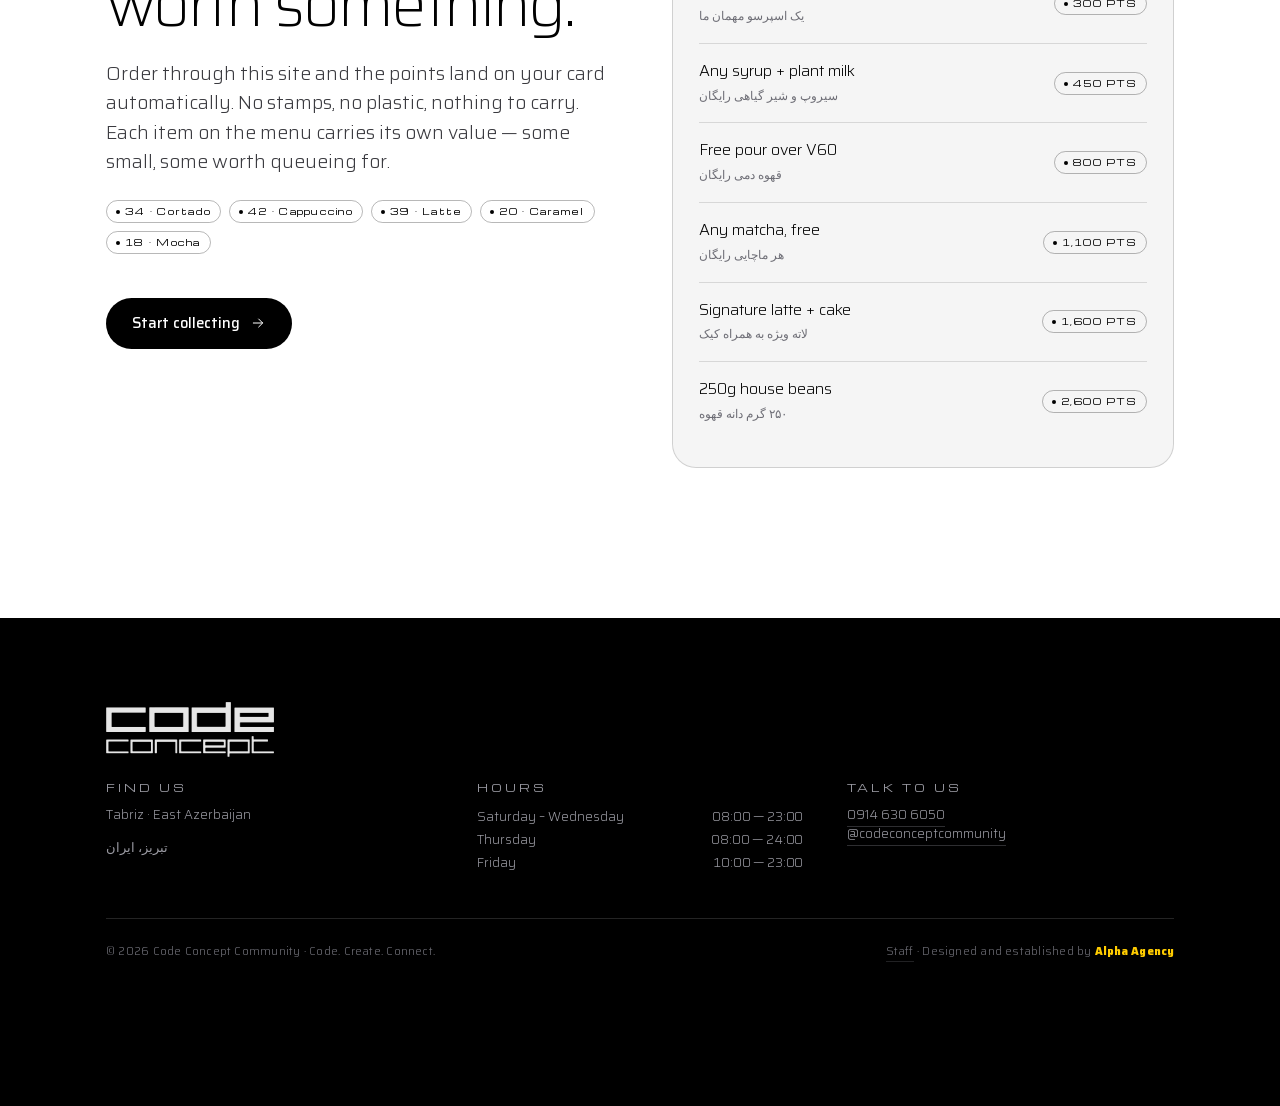
==== commit 9a1c7f02: "Client round 2: hero/footer copy, staff console, menu chip bar Homepage - drop the "Open today" chip" ====
--- a/index.html
+++ b/index.html
@@ -13,6 +13,8 @@
 <meta name="apple-mobile-web-app-status-bar-style" content="black-translucent">
 <meta name="apple-mobile-web-app-title" content="Code Concept">
 <meta name="format-detection" content="telephone=no">
+<!-- Unapproved client preview: keep it out of search results until Code Concept sign off. -->
+<meta name="robots" content="noindex, nofollow">
 
 <link rel="manifest" href="manifest.webmanifest">
 <link rel="icon" href="icons/favicon-32.png" sizes="32x32">
@@ -28,7 +30,7 @@
 <link rel="preload" href="assets/fonts/saira-latin.woff2" as="font" type="font/woff2" crossorigin>
 <link rel="preload" href="assets/fonts/michroma-latin.woff2" as="font" type="font/woff2" crossorigin>
 <link rel="preload" href="assets/img/hero.webp" as="image" fetchpriority="high">
-<link rel="stylesheet" href="assets/css/app.css?v=06feb0b4">
+<link rel="stylesheet" href="assets/css/app.css?v=01ed8a8e">
 
 <!-- iOS standalone splash screens -->
 <link rel="apple-touch-startup-image" href="icons/splash-1320x2868.png" media="(device-width:440px) and (device-height:956px) and (-webkit-device-pixel-ratio:3)">
@@ -66,17 +68,16 @@
   <div style="padding:120px 24px 60px;max-width:640px;margin:auto">
     <h1 style="font-weight:200;font-size:2rem">Code Concept Community</h1>
     <p style="color:#9a9aa2;margin-top:16px">Specialty coffee in Tabriz. This preview needs JavaScript
-      for ordering and points. Call <a href="tel:+989146306050" style="color:#fff">0914 630 6050</a>
-      or email <a href="mailto:ali_karimiazar@yahoo.com" style="color:#fff">ali_karimiazar@yahoo.com</a>.</p>
+      for ordering and points. Call <a href="tel:+989146306050" style="color:#fff">0914 630 6050</a> to order.</p>
   </div>
 </noscript>
 
-<script src="assets/js/qr.js?v=06feb0b4"></script>
-<script src="assets/js/data.js?v=06feb0b4"></script>
-<script src="assets/js/store.js?v=06feb0b4"></script>
-<script src="assets/js/ui.js?v=06feb0b4"></script>
-<script src="assets/js/views.js?v=06feb0b4"></script>
-<script src="assets/js/crm.js?v=06feb0b4"></script>
-<script src="assets/js/app.js?v=06feb0b4"></script>
+<script src="assets/js/qr.js?v=01ed8a8e"></script>
+<script src="assets/js/data.js?v=01ed8a8e"></script>
+<script src="assets/js/store.js?v=01ed8a8e"></script>
+<script src="assets/js/ui.js?v=01ed8a8e"></script>
+<script src="assets/js/views.js?v=01ed8a8e"></script>
+<script src="assets/js/crm.js?v=01ed8a8e"></script>
+<script src="assets/js/app.js?v=01ed8a8e"></script>
 </body>
 </html>
--- a/assets/css/app.css
+++ b/assets/css/app.css
@@ -69,6 +69,9 @@
   -webkit-text-size-adjust: 100%;
   scroll-behavior: smooth;
   background: var(--black);
+  /* `clip`, never `hidden` — hidden would make this a scroll container and
+     silently break every position:sticky inside it (the menu chip bar). */
+  overflow-x: clip;
 }
 body {
   margin: 0;
@@ -80,7 +83,6 @@
   background: var(--black);
   -webkit-font-smoothing: antialiased;
   -moz-osx-font-smoothing: grayscale;
-  overflow-x: hidden;
   overscroll-behavior-y: none;
   padding-bottom: calc(var(--tabh) + env(safe-area-inset-bottom) + 28px);
 }
@@ -207,6 +209,9 @@
   will-change: transform;
   -webkit-tap-highlight-color: transparent;
 }
+/* the reset's `max-width:100%` lets a flex item shrink an icon to nothing when
+   the label is long — pin icons to their declared size */
+.btn > svg, .chip > svg, .add > svg, .qty > button > svg { flex: 0 0 auto; }
 .btn:hover { transform: translateY(-2px); }
 .btn:active { transform: scale(.97); }
 .btn[disabled] { opacity: .35; pointer-events: none; }
@@ -369,7 +374,6 @@
   font-size: clamp(1.95rem, 8.4vw, 5.4rem);
 }
 @media (min-width: 760px) {
-  .scrollcue { display: flex; }
   .hero__media { inset: 0; height: 100%; }
   .hero__media img { object-position: 50% 38%; filter: grayscale(1) contrast(1.05) brightness(.74); }
   .hero__media::after {
@@ -385,19 +389,18 @@
 }
 .hero__cta { display: flex; flex-wrap: wrap; gap: 10px; margin-top: clamp(18px, 3vw, 34px); }
 @media (max-width: 620px) { .hero__cta .btn { flex: 1 1 100%; } }
-.scrollcue {
-  display: none;
-  position: absolute; bottom: calc(var(--tabh) + 34px); right: var(--gut); z-index: 2;
-  writing-mode: vertical-rl; font-family: var(--tech); font-size: .5rem;
-  letter-spacing: .28em; text-transform: uppercase; color: var(--grey-2);
-  display: flex; align-items: center; gap: 12px;
-}
-.scrollcue::after {
-  content: ''; width: 1px; height: 42px;
-  background: linear-gradient(to bottom, var(--grey-2), transparent);
-  animation: cue 2.4s var(--ease-io) infinite;
-}
-@keyframes cue { 0%, 100% { opacity: .25; transform: scaleY(.4); transform-origin: top; } 50% { opacity: 1; transform: scaleY(1); } }
+/* ---- sold out ------------------------------------------------------------- */
+.mitem.is-off .mitem__fa,
+.mitem.is-off .mitem__p { opacity: .38; }
+.mitem.is-off .mitem__en { opacity: .5; }
+.mitem.is-off .mitem__p { text-decoration: line-through; }
+/* the pill must stay readable — it carries the only "sold out" wording */
+.mitem.is-off .pts--off { opacity: 1; border-style: dashed; }
+.pts--off { border-style: dashed; }
+.add.add--off {
+  display: grid; place-items: center; opacity: .3;
+  border-style: dashed; cursor: not-allowed;
+}
 
 /* ---- marquee -------------------------------------------------------------- */
 .marquee {
@@ -451,20 +454,26 @@
 .pagehead { padding-top: calc(env(safe-area-inset-top, 0px) + 92px); }
 
 /* ---- menu ----------------------------------------------------------------- */
+/* The chips park directly under the fixed top bar. --topbarh is measured in JS
+   so the two stay flush whatever the safe-area inset or font metrics do. */
+.catbar-spacer { height: calc(var(--topbarh, 62px) + 14px); }
 .catbar {
-  position: sticky; top: 0; z-index: 40;
+  position: sticky; top: var(--topbarh, 62px); z-index: 40;
   display: flex; gap: 8px; overflow-x: auto; scrollbar-width: none;
-  padding: 12px var(--gut);
-  padding-top: calc(env(safe-area-inset-top, 0px) + 62px);
+  padding: 11px var(--gut);
   margin-inline: calc(var(--gut) * -1);
   background: rgba(0, 0, 0, .72);
   -webkit-backdrop-filter: blur(22px) saturate(180%);
   backdrop-filter: blur(22px) saturate(180%);
   border-bottom: 1px solid rgba(255, 255, 255, .09);
   scroll-snap-type: x proximity;
+  /* fade the right edge so it reads as scrollable rather than cut off */
+  -webkit-mask-image: linear-gradient(to right, #000 calc(100% - 34px), transparent);
+  mask-image: linear-gradient(to right, #000 calc(100% - 34px), transparent);
 }
 .catbar::-webkit-scrollbar { display: none; }
-.catbar .chip { scroll-snap-align: start; }
+.catbar .chip { scroll-snap-align: start; flex: 0 0 auto; }
+.catbar .chip:last-child { margin-right: 26px; }
 
 /* A menu reads best in one narrow column, like the printed card. */
 .menucol { max-width: 860px; }
@@ -723,6 +732,114 @@
 @keyframes sheetIn { from { transform: translate(-50%, 100%); } }
 .sheet__grip { width: 38px; height: 4px; border-radius: 2px; background: rgba(255,255,255,.24); margin: 4px auto 18px; }
 
+/* ---- staff console -------------------------------------------------------- */
+.crmnav {
+  display: flex; gap: 8px; overflow-x: auto; scrollbar-width: none;
+  margin-inline: calc(var(--gut) * -1); padding-inline: var(--gut);
+  padding-block: 2px;
+}
+.crmnav::-webkit-scrollbar { display: none; }
+.crmnav .chip { flex: 0 0 auto; }
+.crmnav .chip:last-child { margin-right: 26px; }
+@media (max-width: 620px) {
+  /* signal that the section list scrolls rather than ends */
+  .crmnav {
+    -webkit-mask-image: linear-gradient(to right, #000 calc(100% - 34px), transparent);
+    mask-image: linear-gradient(to right, #000 calc(100% - 34px), transparent);
+  }
+}
+
+.kpi {
+  border: 1px solid rgba(255, 255, 255, .12);
+  border-radius: var(--r-m);
+  padding: 15px 16px;
+  background: rgba(255, 255, 255, .025);
+}
+.kpi__n {
+  font-size: clamp(1.5rem, 5.5vw, 2rem); font-weight: 200;
+  letter-spacing: -.04em; line-height: 1; font-variant-numeric: tabular-nums;
+}
+.kpi__l {
+  font-family: var(--tech); font-size: .5rem; letter-spacing: .16em;
+  text-transform: uppercase; color: var(--grey-2); margin-top: 8px;
+}
+.kpi__s { font-size: .74rem; color: var(--grey-3); margin-top: 4px; }
+.u-t { font-size: .5em; margin-left: 2px; opacity: .6; }
+
+/* member rows — cards on a phone, the table from tablet up */
+.crm-mini {
+  display: flex; align-items: center; justify-content: space-between; gap: 12px;
+  width: 100%; text-align: left; margin-bottom: 8px;
+  transition: background .2s, transform .2s var(--spring);
+}
+.crm-mini:hover { background: rgba(255, 255, 255, .05); }
+.crm-mini:active { transform: scale(.99); }
+.crm-cards { display: none; }
+@media (max-width: 760px) {
+  .crm-cards { display: block; }
+  .crm-table-wrap { display: none; }
+}
+
+/* till */
+.tillgrid {
+  display: grid; gap: 8px;
+  grid-template-columns: repeat(auto-fill, minmax(146px, 1fr));
+}
+.tillbtn {
+  position: relative;
+  display: grid; gap: 3px; align-content: start;
+  border: 1px solid rgba(255, 255, 255, .13);
+  border-radius: var(--r-m);
+  padding: 12px 13px; text-align: left;
+  background: rgba(255, 255, 255, .025);
+  transition: background .2s, border-color .2s, transform .2s var(--spring);
+}
+.tillbtn:hover:not(:disabled) { background: rgba(255, 255, 255, .08); border-color: rgba(255,255,255,.3); }
+.tillbtn:active:not(:disabled) { transform: scale(.96); }
+.tillbtn:disabled { opacity: .3; cursor: not-allowed; }
+.tillbtn__n { font-size: .88rem; line-height: 1.2; }
+.tillbtn__m { font-size: .68rem; color: var(--grey-2); font-variant-numeric: tabular-nums; }
+.tillbtn__q {
+  position: absolute; top: -7px; right: -7px;
+  min-width: 22px; height: 22px; padding: 0 6px;
+  border-radius: 999px; background: #fff; color: #000;
+  font-size: .72rem; font-weight: 600; line-height: 22px; text-align: center;
+  font-variant-numeric: tabular-nums;
+}
+
+/* availability switch */
+.toggle {
+  width: 46px; height: 27px; border-radius: 999px; flex-shrink: 0;
+  border: 1px solid rgba(255, 255, 255, .22);
+  background: rgba(255, 255, 255, .06);
+  position: relative; transition: background .25s var(--ease), border-color .25s;
+}
+.toggle > i {
+  position: absolute; top: 2px; left: 2px;
+  width: 21px; height: 21px; border-radius: 50%;
+  background: var(--grey-2);
+  transition: transform .28s var(--spring), background .25s;
+}
+.toggle.on { background: #fff; border-color: #fff; }
+.toggle.on > i { transform: translateX(19px); background: #000; }
+
+/* 14-day revenue */
+.daychart { display: flex; align-items: flex-end; gap: 5px; height: 96px; }
+.daychart__col {
+  flex: 1; display: grid; grid-template-rows: 1fr auto; gap: 6px;
+  justify-items: center; height: 100%;
+}
+.daychart__col > i {
+  display: block; width: 100%; align-self: end; border-radius: 3px 3px 0 0;
+  background: linear-gradient(to top, rgba(255,255,255,.35), #fff);
+  animation: growcol .8s var(--ease) both;
+}
+.daychart__col > span {
+  font-family: var(--tech); font-size: .44rem; color: var(--grey-2);
+  text-transform: uppercase;
+}
+@keyframes growcol { from { height: 0 !important; } }
+
 /* ---- CRM ------------------------------------------------------------------ */
 .crm { background: var(--ink-1); min-height: 100svh; }
 .crm .card { border-color: rgba(255,255,255,.11); background: rgba(255,255,255,.025); }
@@ -734,6 +851,15 @@
   padding: 0 14px 11px 0; white-space: nowrap; cursor: pointer; user-select: none;
 }
 table.crm-table th:hover { color: var(--white); }
+table.crm-table th .thsort {
+  font: inherit; color: inherit; letter-spacing: inherit; text-transform: inherit;
+  padding: 0; cursor: pointer;
+}
+.linkish {
+  font: inherit; color: inherit; text-align: left; padding: 0;
+  border-bottom: 1px solid transparent; transition: border-color .2s;
+}
+.linkish:hover { border-bottom-color: currentColor; }
 table.crm-table th[aria-sort]::after { content: ' ↑'; opacity: .8; }
 table.crm-table th[aria-sort="descending"]::after { content: ' ↓'; }
 table.crm-table td {
@@ -788,6 +914,11 @@
 .foot a.u { border-bottom: 1px solid color-mix(in srgb, currentColor 30%, transparent); padding-bottom: 1px; transition: border-color .25s; }
 .foot a.u:hover { border-bottom-color: currentColor; }
 .foot__legal { font-size: .7rem; color: var(--grey-2); letter-spacing: .02em; }
+.alpha {
+  color: #ffcc00;
+  font-weight: 800;
+  letter-spacing: .01em;
+}
 
 /* ---- install prompt ------------------------------------------------------- */
 .a2hs {
@@ -830,6 +961,6 @@
 }
 
 @media print {
-  .tabbar, .topbar, .toasts, .a2hs, .grain, .scrollcue { display: none !important; }
+  .tabbar, .topbar, .toasts, .a2hs, .grain { display: none !important; }
   body { background: #fff; color: #000; padding: 0; }
 }
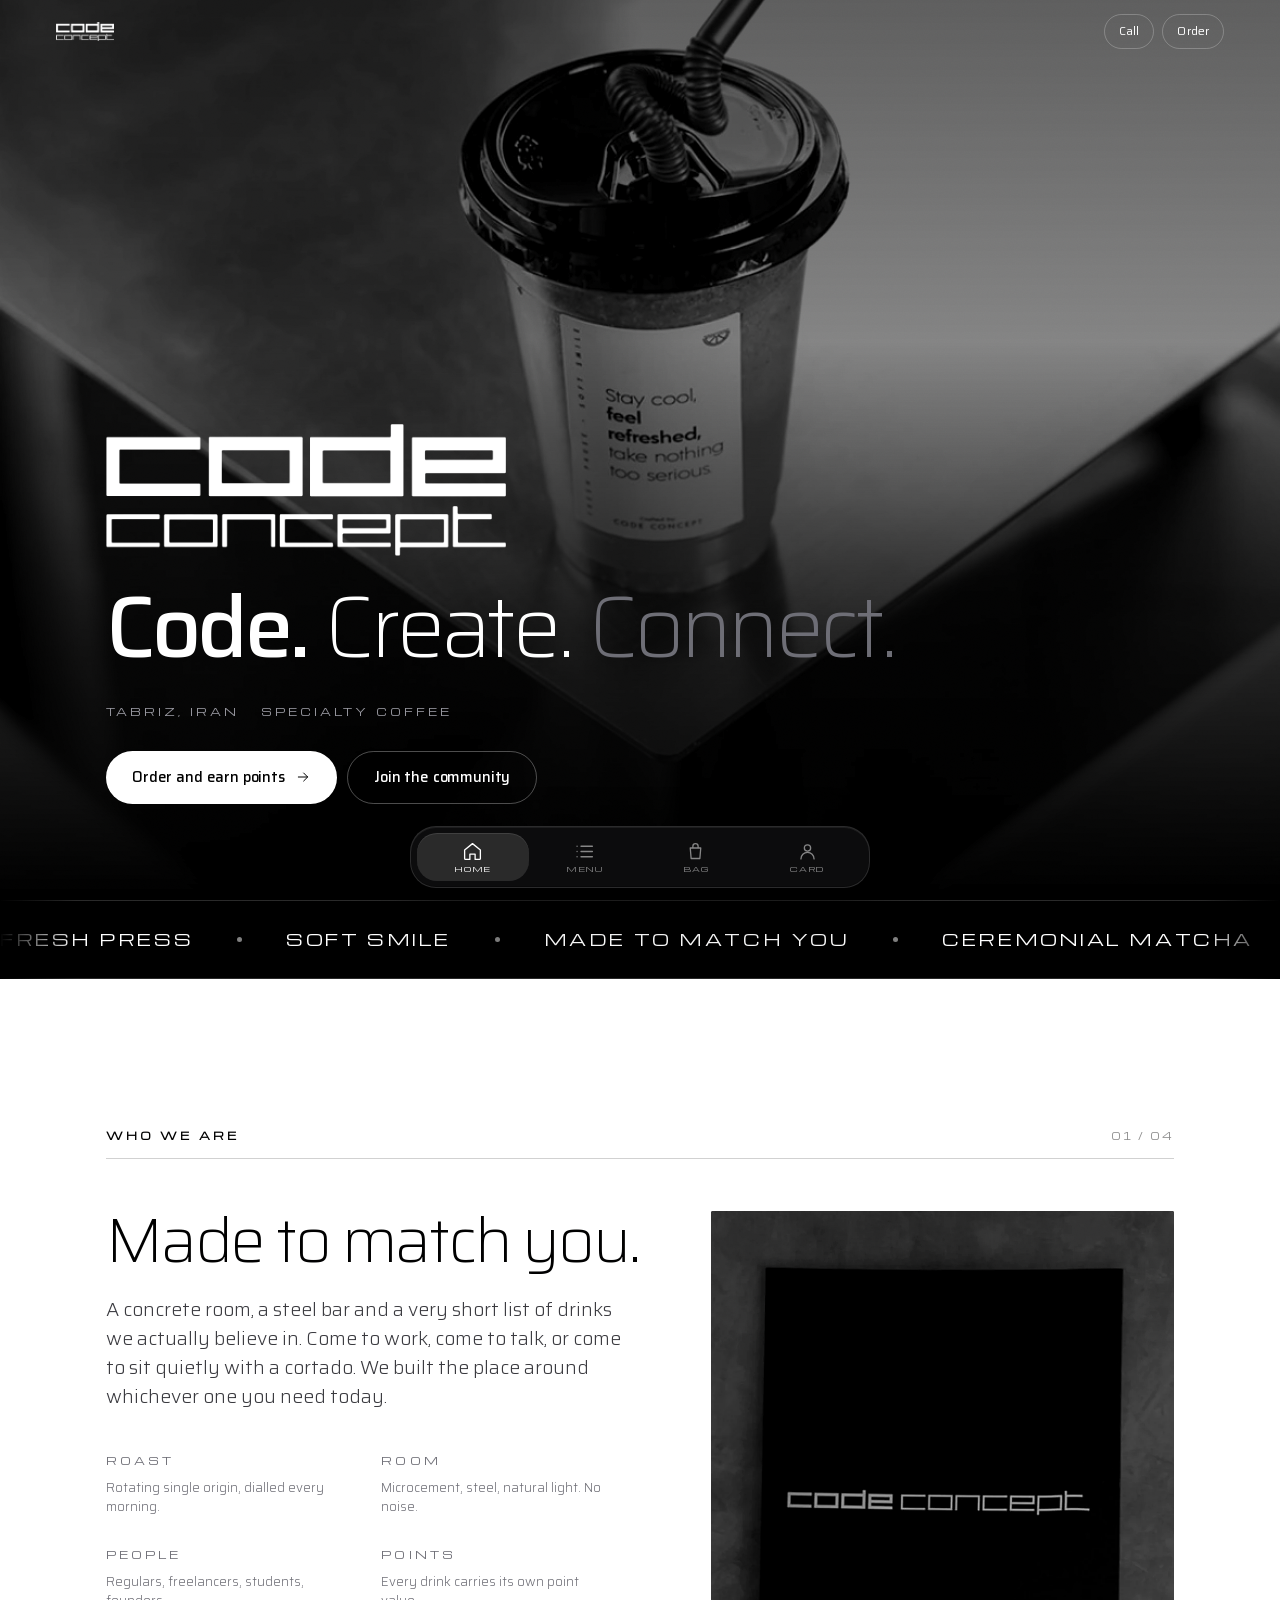
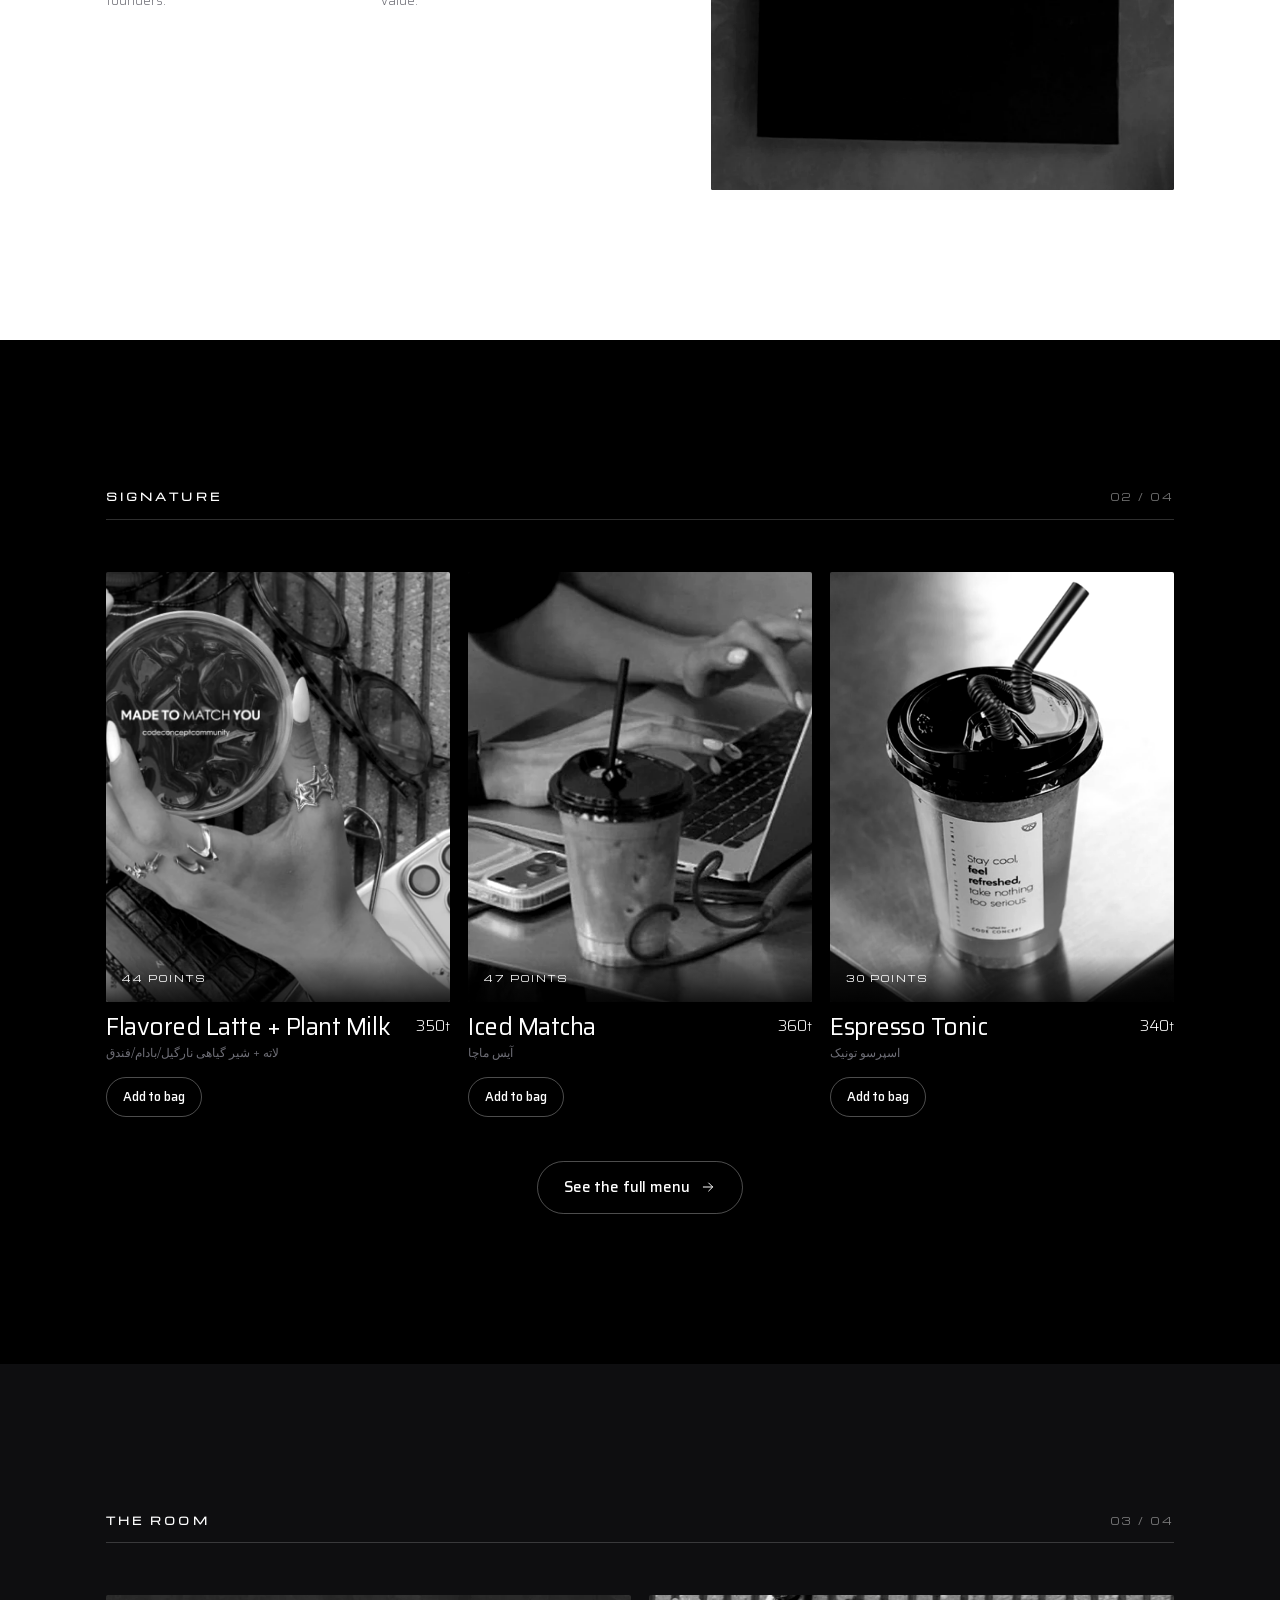
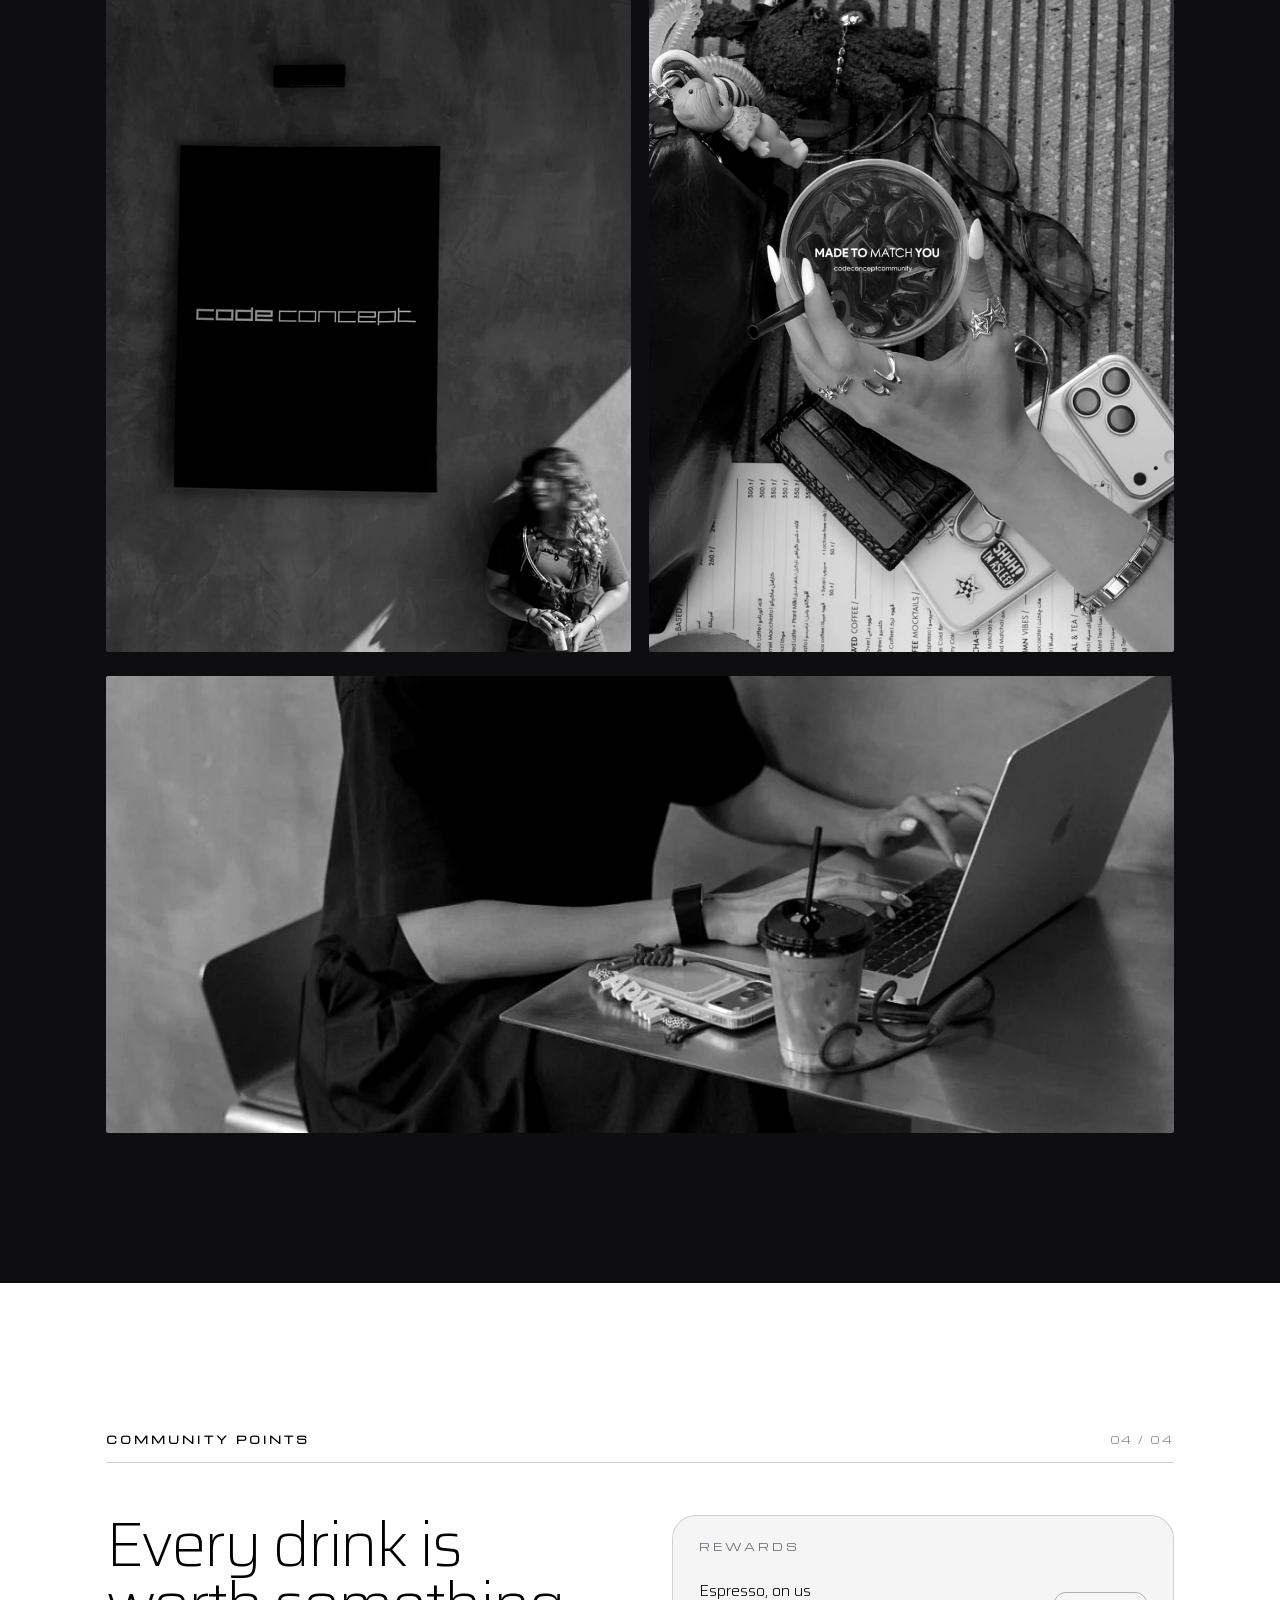
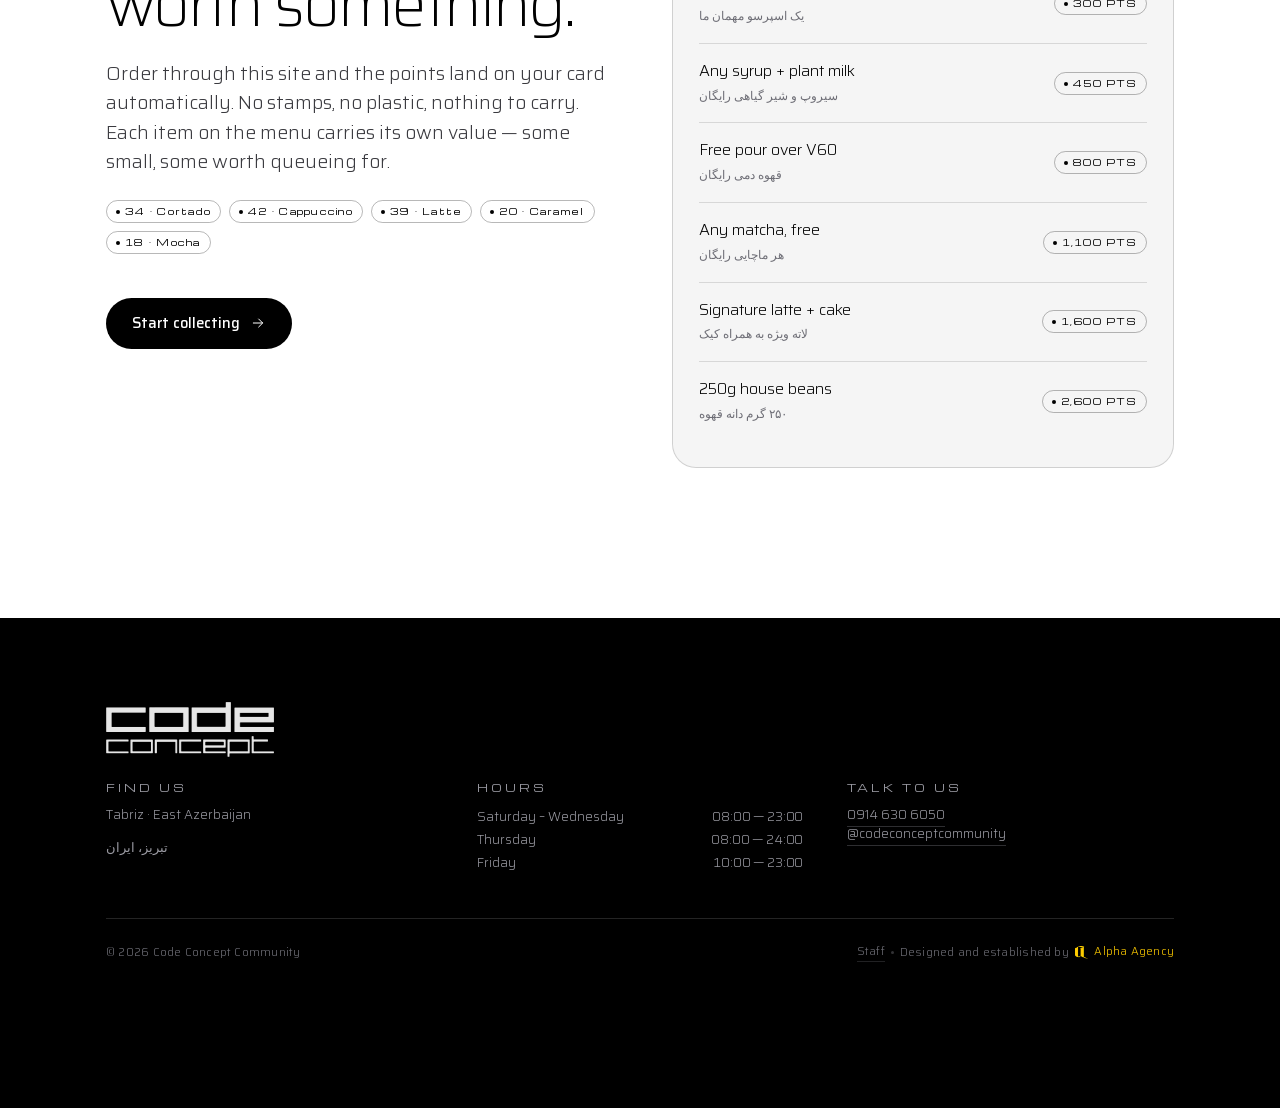
==== commit 4a380386: "Footer credit and the launch-time hero flash Footer - Alpha Agency credit is the same size and weigh" ====
--- a/index.html
+++ b/index.html
@@ -16,6 +16,14 @@
 <!-- Unapproved client preview: keep it out of search results until Code Concept sign off. -->
 <meta name="robots" content="noindex, nofollow">
 
+<script>
+  /* Relaunching the installed app repaints at whatever scroll offset it was closed
+     at — a half-scrolled hero, solid top bar, marquee peeking — until the router
+     snaps it back. Take ownership of scroll before the browser can restore it.
+     Inline and first, because restoration happens before external scripts run. */
+  if ('scrollRestoration' in history) history.scrollRestoration = 'manual';
+</script>
+
 <link rel="manifest" href="manifest.webmanifest">
 <link rel="icon" href="icons/favicon-32.png" sizes="32x32">
 <link rel="icon" href="icons/favicon-16.png" sizes="16x16">
@@ -30,7 +38,7 @@
 <link rel="preload" href="assets/fonts/saira-latin.woff2" as="font" type="font/woff2" crossorigin>
 <link rel="preload" href="assets/fonts/michroma-latin.woff2" as="font" type="font/woff2" crossorigin>
 <link rel="preload" href="assets/img/hero.webp" as="image" fetchpriority="high">
-<link rel="stylesheet" href="assets/css/app.css?v=01ed8a8e">
+<link rel="stylesheet" href="assets/css/app.css?v=665cec19">
 
 <!-- iOS standalone splash screens -->
 <link rel="apple-touch-startup-image" href="icons/splash-1320x2868.png" media="(device-width:440px) and (device-height:956px) and (-webkit-device-pixel-ratio:3)">
@@ -72,12 +80,12 @@
   </div>
 </noscript>
 
-<script src="assets/js/qr.js?v=01ed8a8e"></script>
-<script src="assets/js/data.js?v=01ed8a8e"></script>
-<script src="assets/js/store.js?v=01ed8a8e"></script>
-<script src="assets/js/ui.js?v=01ed8a8e"></script>
-<script src="assets/js/views.js?v=01ed8a8e"></script>
-<script src="assets/js/crm.js?v=01ed8a8e"></script>
-<script src="assets/js/app.js?v=01ed8a8e"></script>
+<script src="assets/js/qr.js?v=665cec19"></script>
+<script src="assets/js/data.js?v=665cec19"></script>
+<script src="assets/js/store.js?v=665cec19"></script>
+<script src="assets/js/ui.js?v=665cec19"></script>
+<script src="assets/js/views.js?v=665cec19"></script>
+<script src="assets/js/crm.js?v=665cec19"></script>
+<script src="assets/js/app.js?v=665cec19"></script>
 </body>
 </html>
--- a/assets/css/app.css
+++ b/assets/css/app.css
@@ -348,7 +348,9 @@
    lives. Sidesteps the aspect mismatch between a square-ish photo and a tall
    phone, and matches the black posters on the café's own walls. */
 .hero {
-  position: relative; min-height: 100svh;
+  /* vh first as the floor: if an engine cannot resolve svh the declaration is
+     dropped and the hero would collapse to content height. */
+  position: relative; min-height: 100vh; min-height: 100svh;
   display: flex; flex-direction: column; justify-content: flex-end;
   padding-top: 90px;
   padding-bottom: calc(var(--tabh) + env(safe-area-inset-bottom, 0px) + 34px);
@@ -449,6 +451,10 @@
 .rv-d3 { transition-delay: .24s; } .rv-d4 { transition-delay: .32s; }
 
 /* ---- views ---------------------------------------------------------------- */
+/* The router paints into #app. Hold a full screen before it does, so the first
+   frame is a clean black field rather than a short page with the sections below
+   riding up into view. */
+#app { min-height: 100vh; min-height: 100svh; }
 .view { animation: viewIn .5s var(--ease); }
 @keyframes viewIn { from { opacity: 0; transform: translateY(10px); } }
 .pagehead { padding-top: calc(env(safe-area-inset-top, 0px) + 92px); }
@@ -841,7 +847,7 @@
 @keyframes growcol { from { height: 0 !important; } }
 
 /* ---- CRM ------------------------------------------------------------------ */
-.crm { background: var(--ink-1); min-height: 100svh; }
+.crm { background: var(--ink-1); min-height: 100vh; min-height: 100svh; }
 .crm .card { border-color: rgba(255,255,255,.11); background: rgba(255,255,255,.025); }
 .crm-table-wrap { overflow-x: auto; margin-inline: calc(var(--gut) * -1); padding-inline: var(--gut); }
 table.crm-table { min-width: 720px; font-size: .86rem; }
@@ -914,11 +920,27 @@
 .foot a.u { border-bottom: 1px solid color-mix(in srgb, currentColor 30%, transparent); padding-bottom: 1px; transition: border-color .25s; }
 .foot a.u:hover { border-bottom-color: currentColor; }
 .foot__legal { font-size: .7rem; color: var(--grey-2); letter-spacing: .02em; }
+/* Agency credit — reads as one quiet line, not a shout. Same size and weight as
+   the legal text beside it; the mark carries the colour. */
+.foot__base {
+  display: flex; align-items: center; justify-content: space-between;
+  flex-wrap: wrap; gap: 10px 22px;
+}
+.foot__by { display: inline-flex; align-items: center; flex-wrap: wrap; gap: 6px; }
+.foot__dot {
+  width: 3px; height: 3px; border-radius: 50%;
+  background: currentColor; opacity: .45; flex: 0 0 auto;
+}
 .alpha {
+  display: inline-flex; align-items: center; gap: 6px;
   color: #ffcc00;
-  font-weight: 800;
-  letter-spacing: .01em;
-}
+  font-weight: inherit;
+  transition: opacity .25s var(--ease);
+}
+.alpha img { height: 1.15em; width: auto; flex: 0 0 auto; }
+.alpha span { border-bottom: 1px solid transparent; transition: border-color .25s; }
+.alpha:hover { opacity: .85; }
+.alpha:hover span { border-bottom-color: currentColor; }
 
 /* ---- install prompt ------------------------------------------------------- */
 .a2hs {
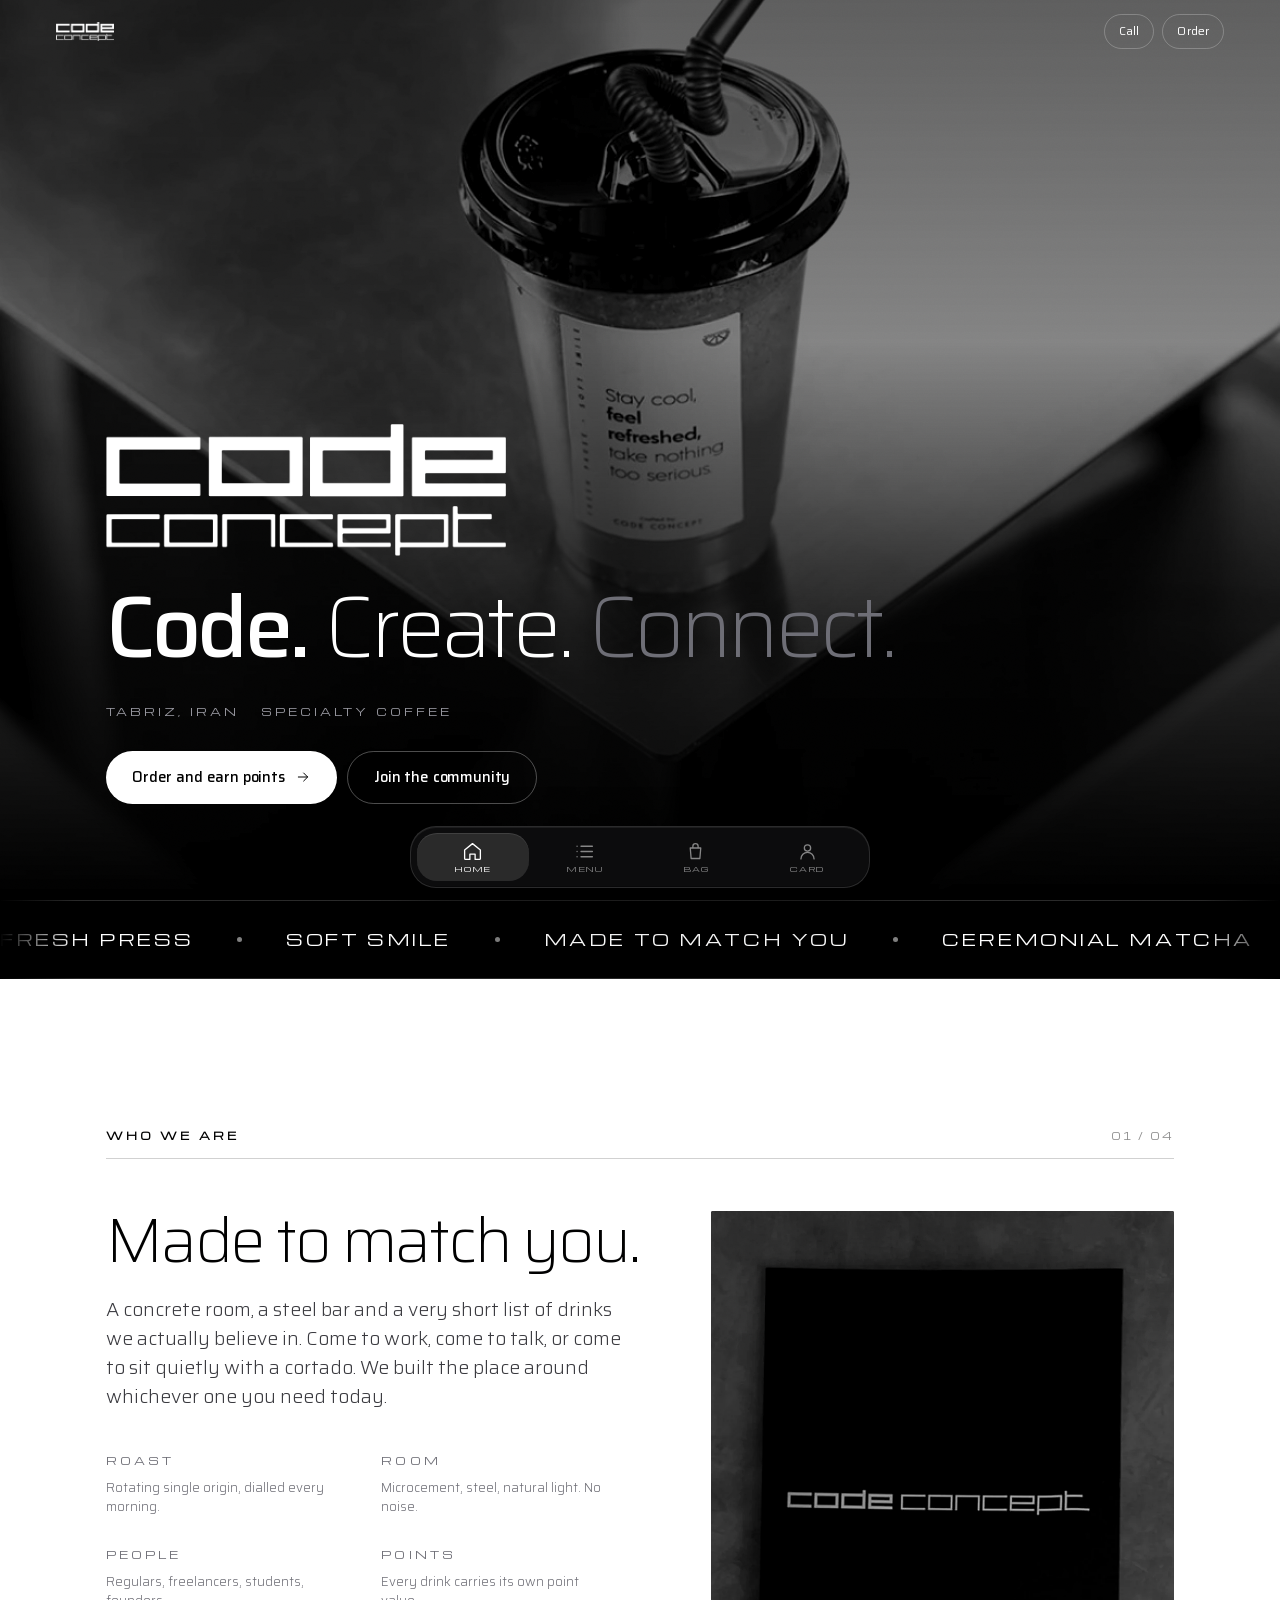
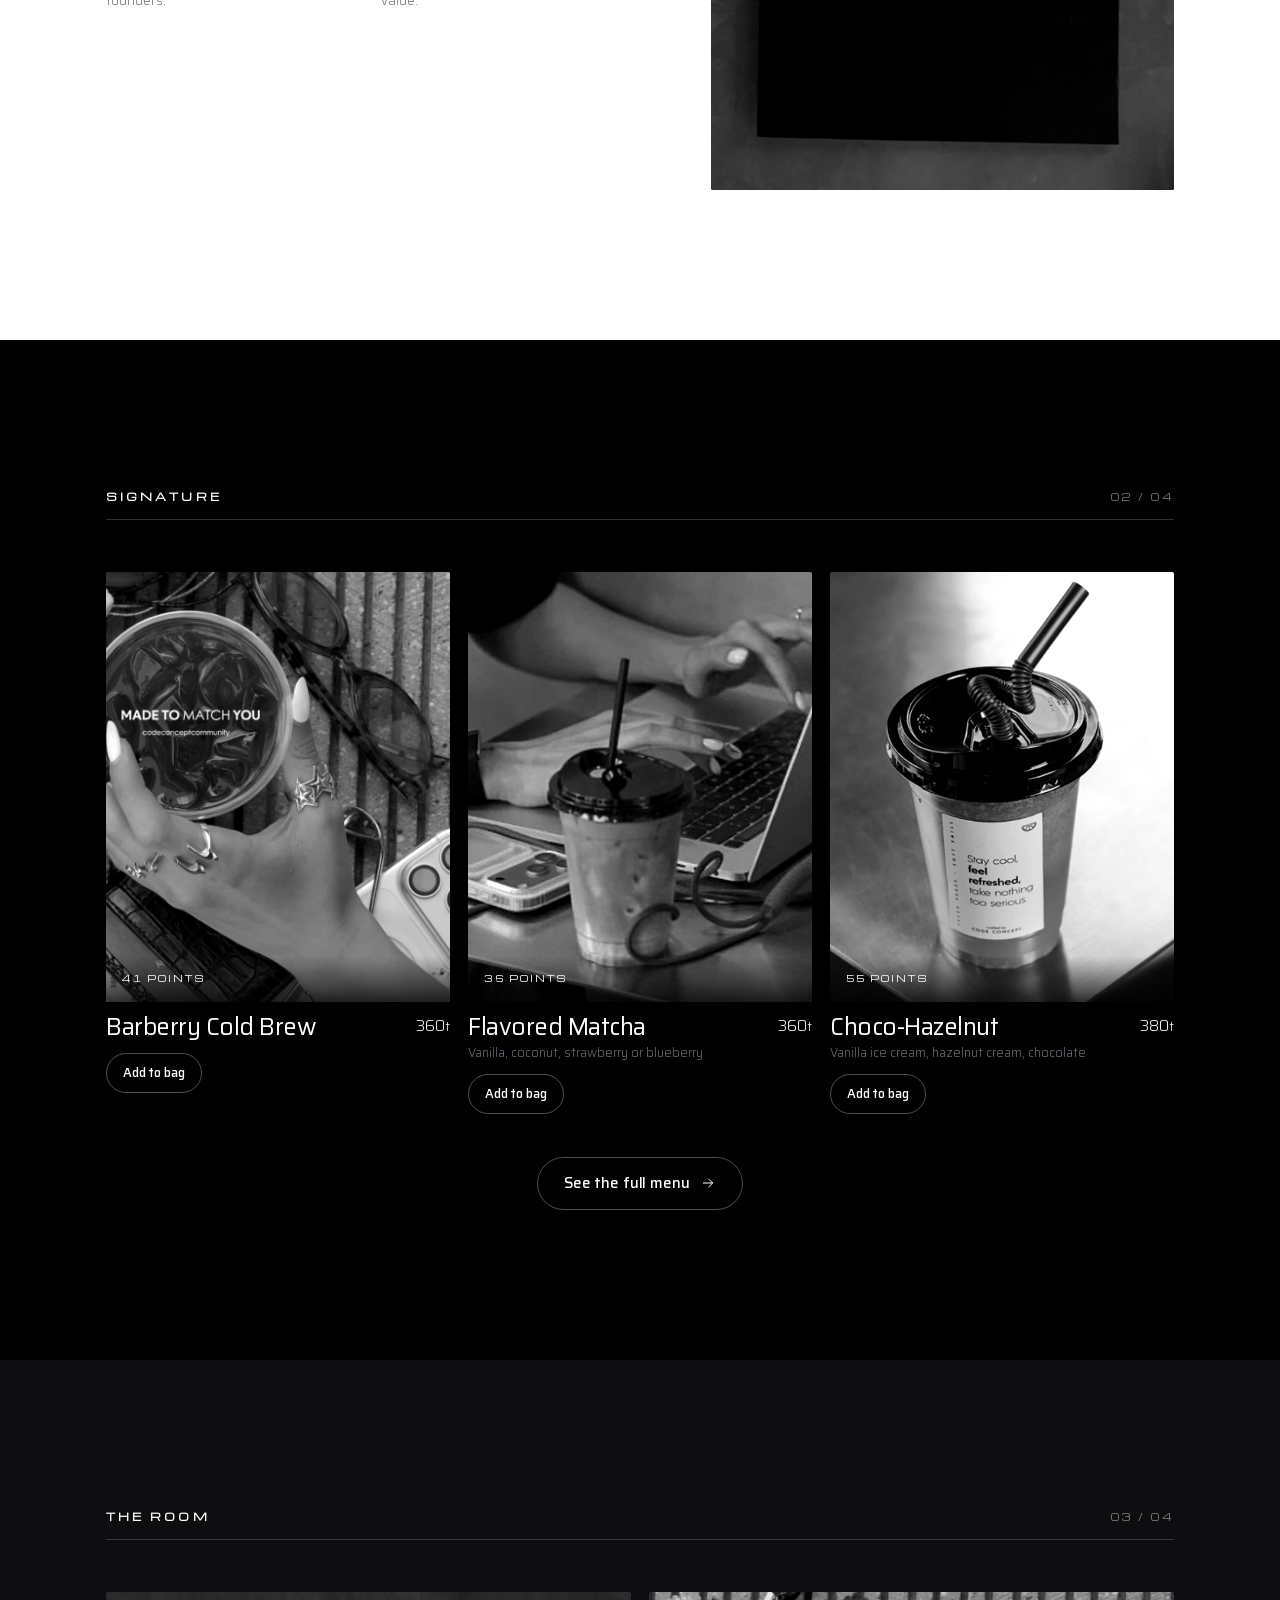
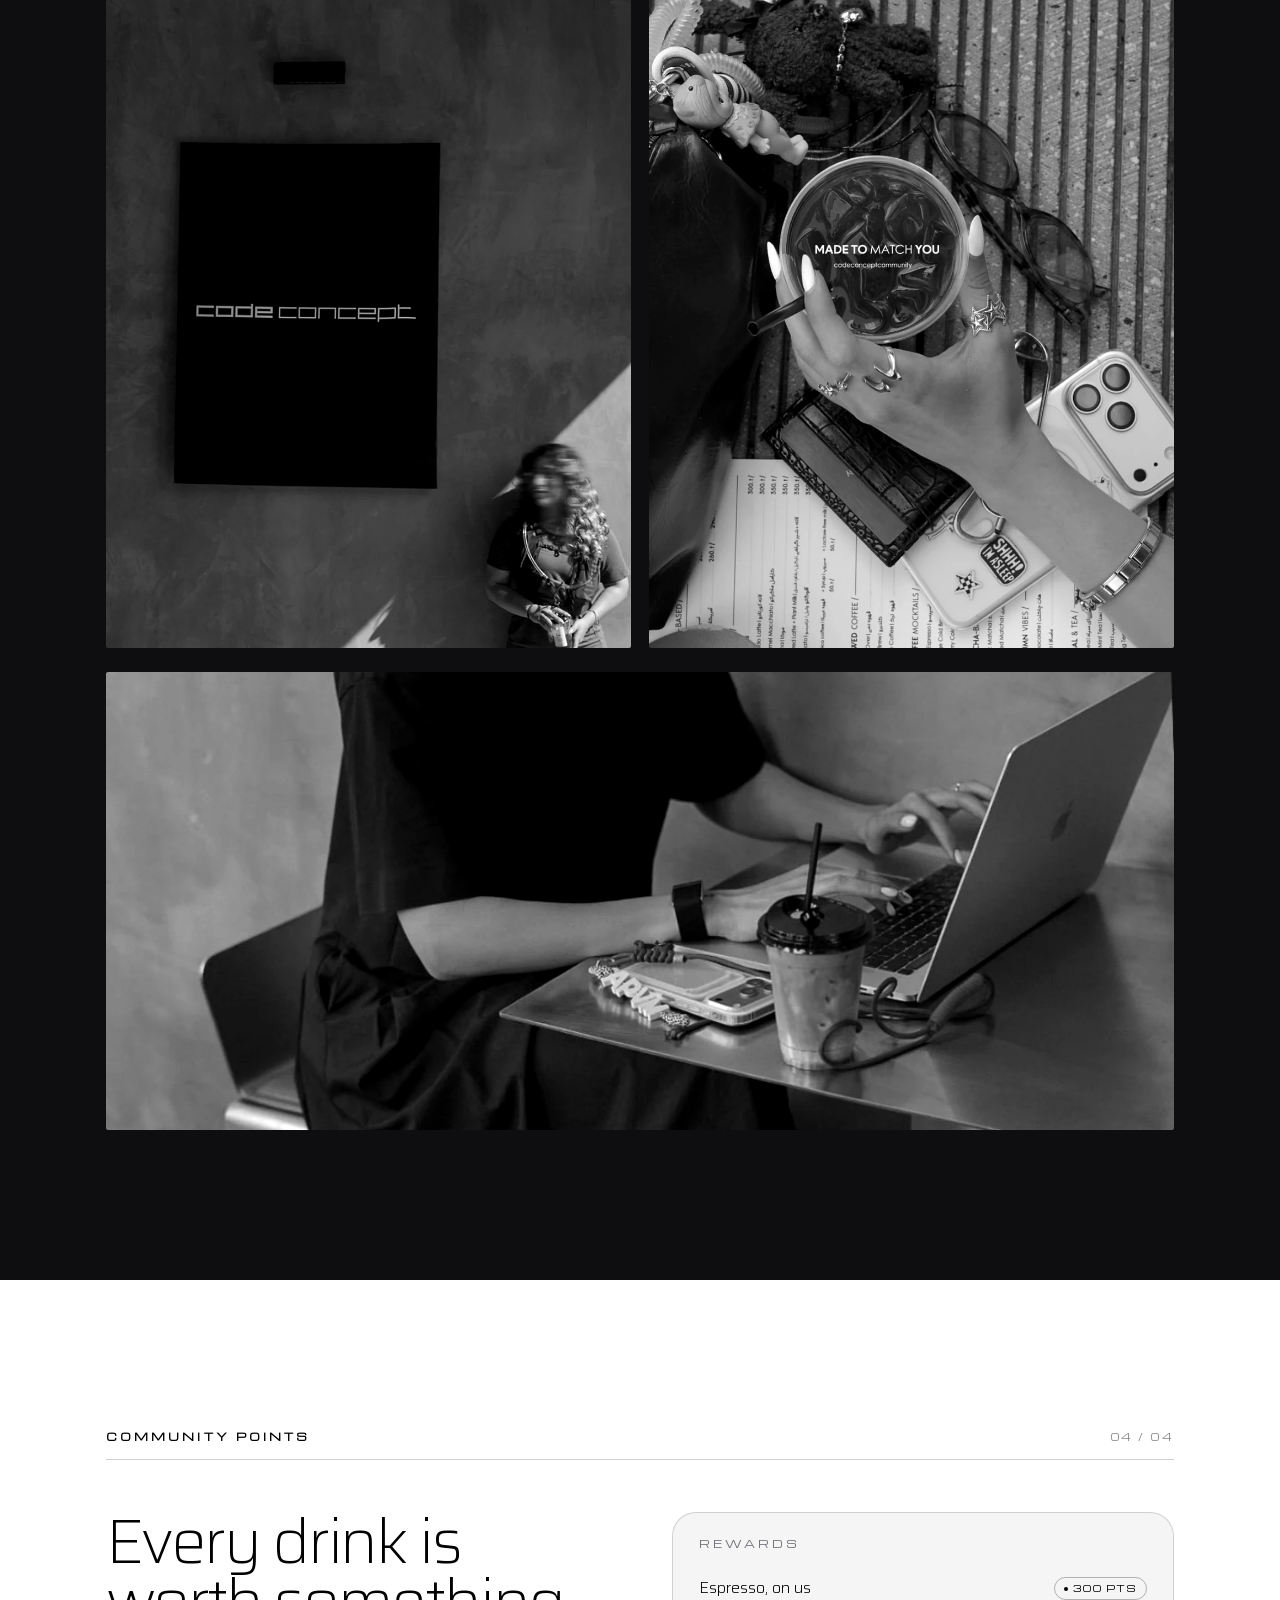
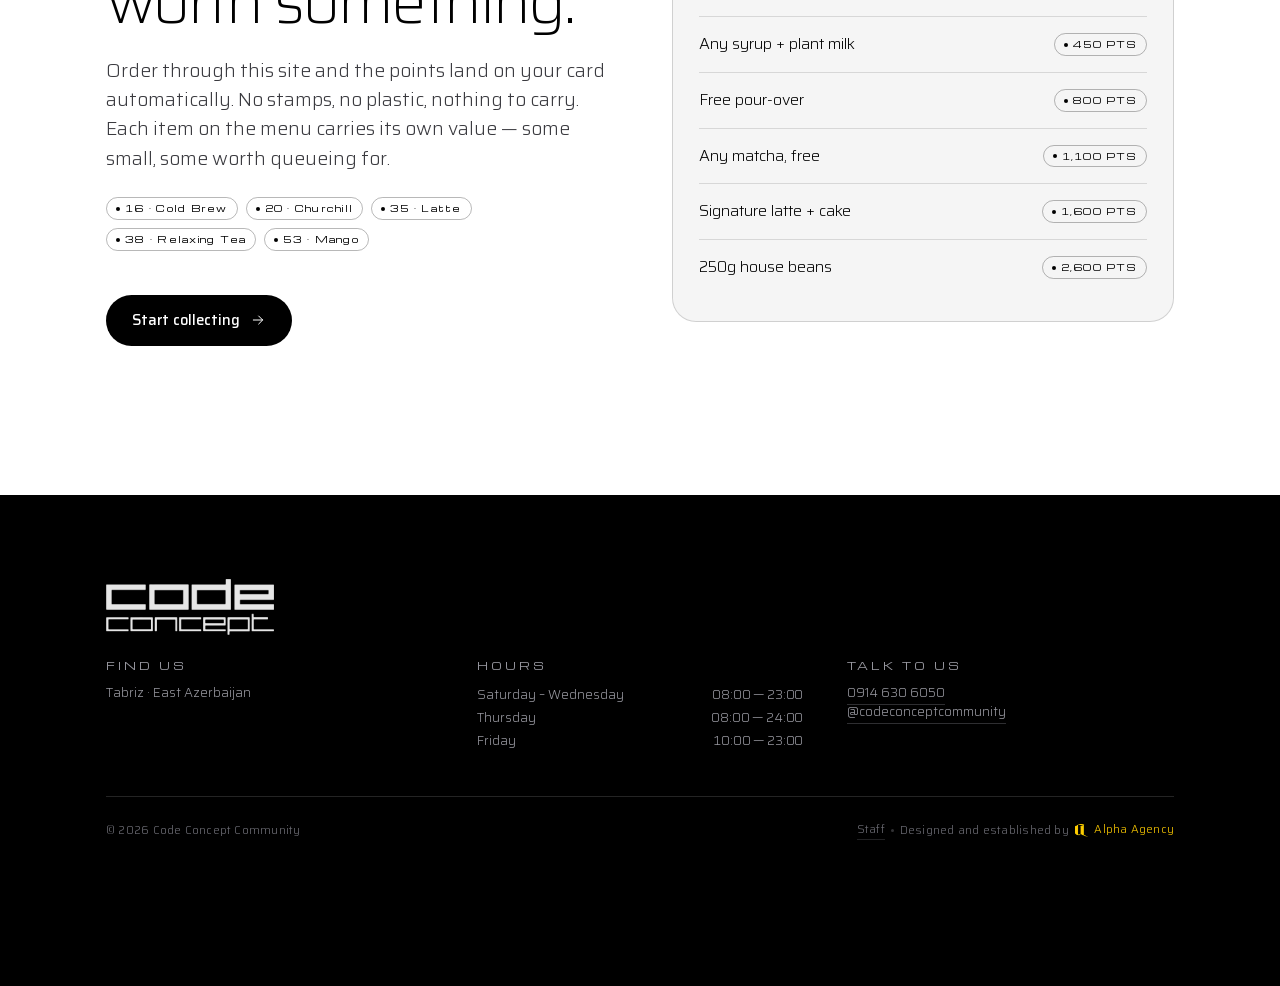
==== commit 7730dfc6: "Replace the placeholder menu with Code Concept's real printed card Menu - 11 sections, 39 orderable " ====
--- a/index.html
+++ b/index.html
@@ -38,7 +38,7 @@
 <link rel="preload" href="assets/fonts/saira-latin.woff2" as="font" type="font/woff2" crossorigin>
 <link rel="preload" href="assets/fonts/michroma-latin.woff2" as="font" type="font/woff2" crossorigin>
 <link rel="preload" href="assets/img/hero.webp" as="image" fetchpriority="high">
-<link rel="stylesheet" href="assets/css/app.css?v=665cec19">
+<link rel="stylesheet" href="assets/css/app.css?v=cb1b9be9">
 
 <!-- iOS standalone splash screens -->
 <link rel="apple-touch-startup-image" href="icons/splash-1320x2868.png" media="(device-width:440px) and (device-height:956px) and (-webkit-device-pixel-ratio:3)">
@@ -80,12 +80,12 @@
   </div>
 </noscript>
 
-<script src="assets/js/qr.js?v=665cec19"></script>
-<script src="assets/js/data.js?v=665cec19"></script>
-<script src="assets/js/store.js?v=665cec19"></script>
-<script src="assets/js/ui.js?v=665cec19"></script>
-<script src="assets/js/views.js?v=665cec19"></script>
-<script src="assets/js/crm.js?v=665cec19"></script>
-<script src="assets/js/app.js?v=665cec19"></script>
+<script src="assets/js/qr.js?v=cb1b9be9"></script>
+<script src="assets/js/data.js?v=cb1b9be9"></script>
+<script src="assets/js/store.js?v=cb1b9be9"></script>
+<script src="assets/js/ui.js?v=cb1b9be9"></script>
+<script src="assets/js/views.js?v=cb1b9be9"></script>
+<script src="assets/js/crm.js?v=cb1b9be9"></script>
+<script src="assets/js/app.js?v=cb1b9be9"></script>
 </body>
 </html>
--- a/assets/css/app.css
+++ b/assets/css/app.css
@@ -15,21 +15,6 @@
   src: url('../fonts/saira-latin.woff2') format('woff2');
   font-weight: 100 900; font-style: normal; font-display: swap;
   unicode-range: U+0000-00FF, U+0131, U+0152-0153, U+02BB-02BC, U+2000-206F, U+2212;
-}
-@font-face {
-  font-family: 'YekanFaNum';
-  src: url('../fonts/IRANYekanXFaNum-Regular.woff2') format('woff2');
-  font-weight: 400; font-style: normal; font-display: swap;
-}
-@font-face {
-  font-family: 'YekanFaNum';
-  src: url('../fonts/IRANYekanXFaNum-Medium.woff2') format('woff2');
-  font-weight: 500; font-style: normal; font-display: swap;
-}
-@font-face {
-  font-family: 'YekanFaNum';
-  src: url('../fonts/IRANYekanXFaNum-Bold.woff2') format('woff2');
-  font-weight: 700; font-style: normal; font-display: swap;
 }
 
 /* ---- tokens --------------------------------------------------------------- */
@@ -45,7 +30,6 @@
 
   --sans: 'Saira', -apple-system, BlinkMacSystemFont, 'Segoe UI', Helvetica, Arial, sans-serif;
   --tech: 'Michroma', 'Saira', monospace;
-  --fa: 'YekanFaNum', 'Saira', Tahoma, sans-serif;
 
   --r-m: 16px;
   --r-l: 24px;
@@ -166,14 +150,6 @@
 [data-tone="light"] .small { color: var(--grey-2); }
 .mono-num { font-variant-numeric: tabular-nums; letter-spacing: -.01em; }
 
-.fa {
-  font-family: var(--fa);
-  direction: rtl;
-  unicode-bidi: isolate;
-  text-align: left;          /* an RTL snippet inside an LTR column */
-  font-weight: 400;
-  line-height: 1.9;
-}
 [dir="ltr"] { direction: ltr; unicode-bidi: isolate; }
 
 /* ---- layout --------------------------------------------------------------- */
@@ -392,7 +368,7 @@
 .hero__cta { display: flex; flex-wrap: wrap; gap: 10px; margin-top: clamp(18px, 3vw, 34px); }
 @media (max-width: 620px) { .hero__cta .btn { flex: 1 1 100%; } }
 /* ---- sold out ------------------------------------------------------------- */
-.mitem.is-off .mitem__fa,
+.mitem.is-off .mitem__d,
 .mitem.is-off .mitem__p { opacity: .38; }
 .mitem.is-off .mitem__en { opacity: .5; }
 .mitem.is-off .mitem__p { text-decoration: line-through; }
@@ -503,14 +479,38 @@
 }
 /* Persian gloss: shaped right-to-left, but flushed to the English name it
    belongs to rather than to the far edge of a wide row. */
-.mitem__fa {
-  font-family: var(--fa); direction: rtl; unicode-bidi: isolate;
-  text-align: left; font-size: .78rem; color: var(--grey-2); line-height: 1.9;
-}
-[data-tone="light"] .mitem__fa { color: var(--grey-2); }
+.mitem__d { font-size: .78rem; color: var(--grey-2); line-height: 1.4; margin-top: 3px; }
+[data-tone="light"] .mitem__d { color: var(--grey-2); }
 .mitem__p { font-variant-numeric: tabular-nums; font-size: .98rem; font-weight: 400; white-space: nowrap; }
 .mitem__p small { font-size: .62rem; color: var(--grey-2); margin-left: 3px; letter-spacing: .06em; }
 .mitem.is-hidden { display: none; }
+
+/* three bean grades for one drink — the price is the choice */
+.mitem--var { grid-template-columns: 1fr; align-items: start; gap: 12px; }
+.beans { display: grid; grid-template-columns: repeat(3, minmax(0, 1fr)); gap: 8px; width: 100%; }
+.bean {
+  display: grid; gap: 2px; justify-items: start; text-align: left;
+  border: 1px solid rgba(255, 255, 255, .16);
+  border-radius: var(--r-m);
+  padding: 10px 12px;
+  transition: background .2s, border-color .2s, transform .2s var(--spring);
+}
+.bean:hover:not(:disabled) { background: rgba(255, 255, 255, .07); border-color: rgba(255, 255, 255, .34); }
+.bean:active:not(:disabled) { transform: scale(.96); }
+/* readable, not invisible — the price and the word "sold out" still have to be
+   legible or the row just looks broken */
+.bean:disabled { opacity: .55; cursor: not-allowed; border-style: dashed; }
+.bean:disabled .bean__pts { color: var(--grey-3); }
+.bean__l {
+  font-family: var(--tech); font-size: .5rem; letter-spacing: .14em;
+  text-transform: uppercase; color: var(--grey-3);
+}
+.bean__p { font-size: .95rem; }
+.bean__pts { font-size: .62rem; color: var(--grey-2); font-variant-numeric: tabular-nums; }
+@media (min-width: 620px) {
+  .mitem--var { grid-template-columns: 1fr auto; align-items: center; }
+  .beans { width: auto; grid-template-columns: repeat(3, 96px); }
+}
 
 .add {
   width: 34px; height: 34px; border-radius: 50%;
